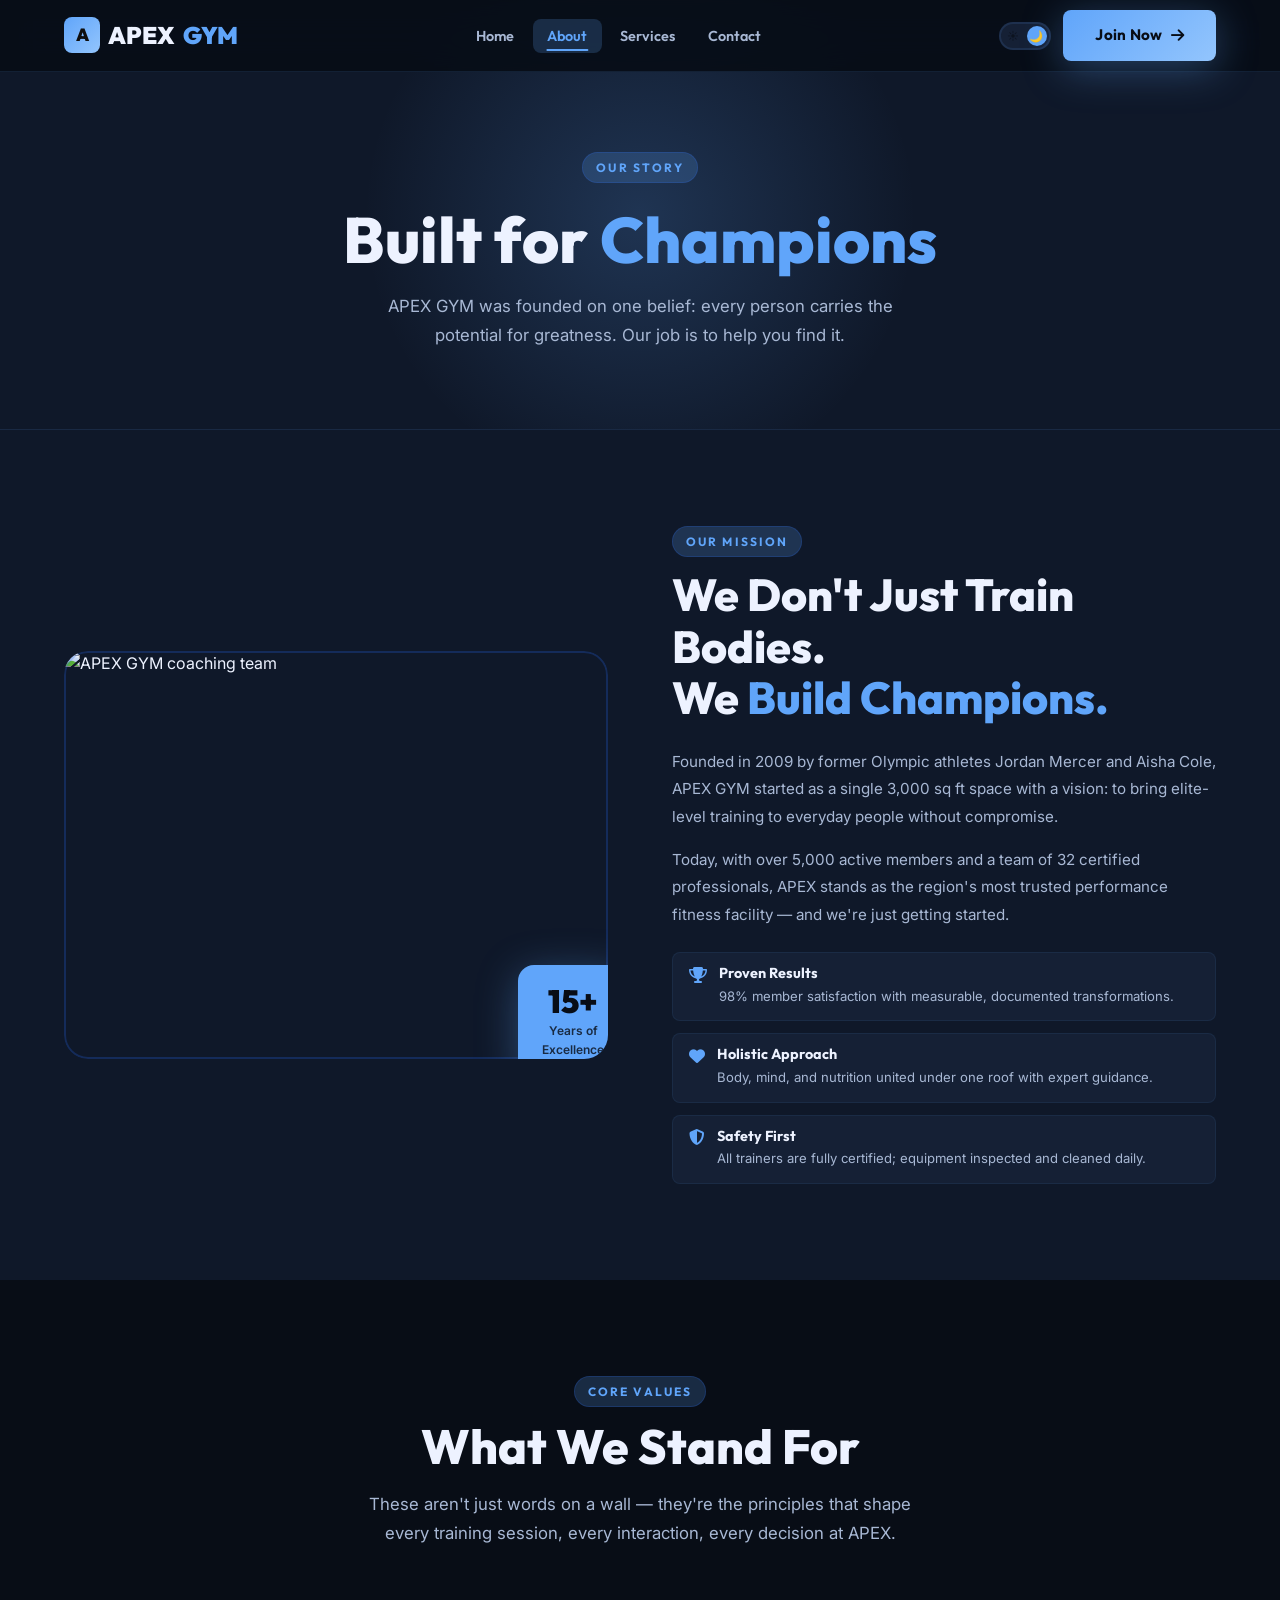
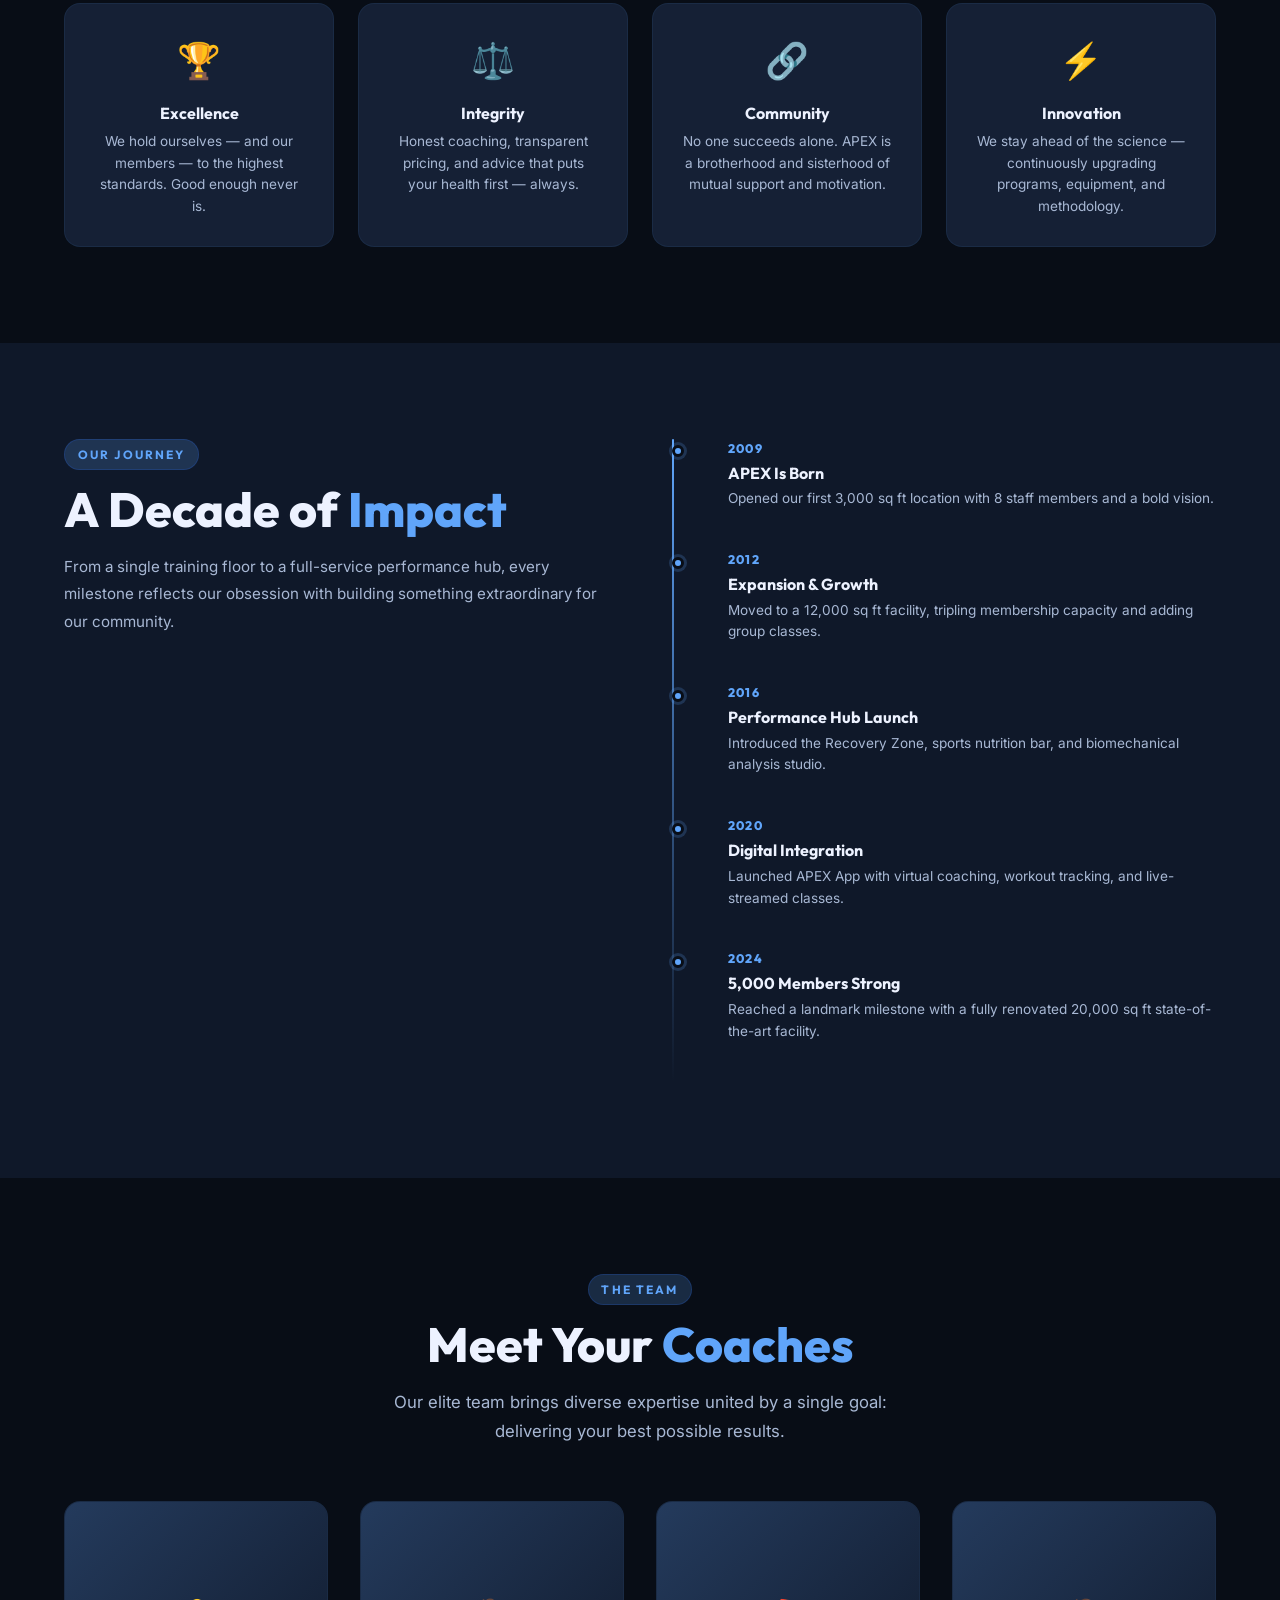
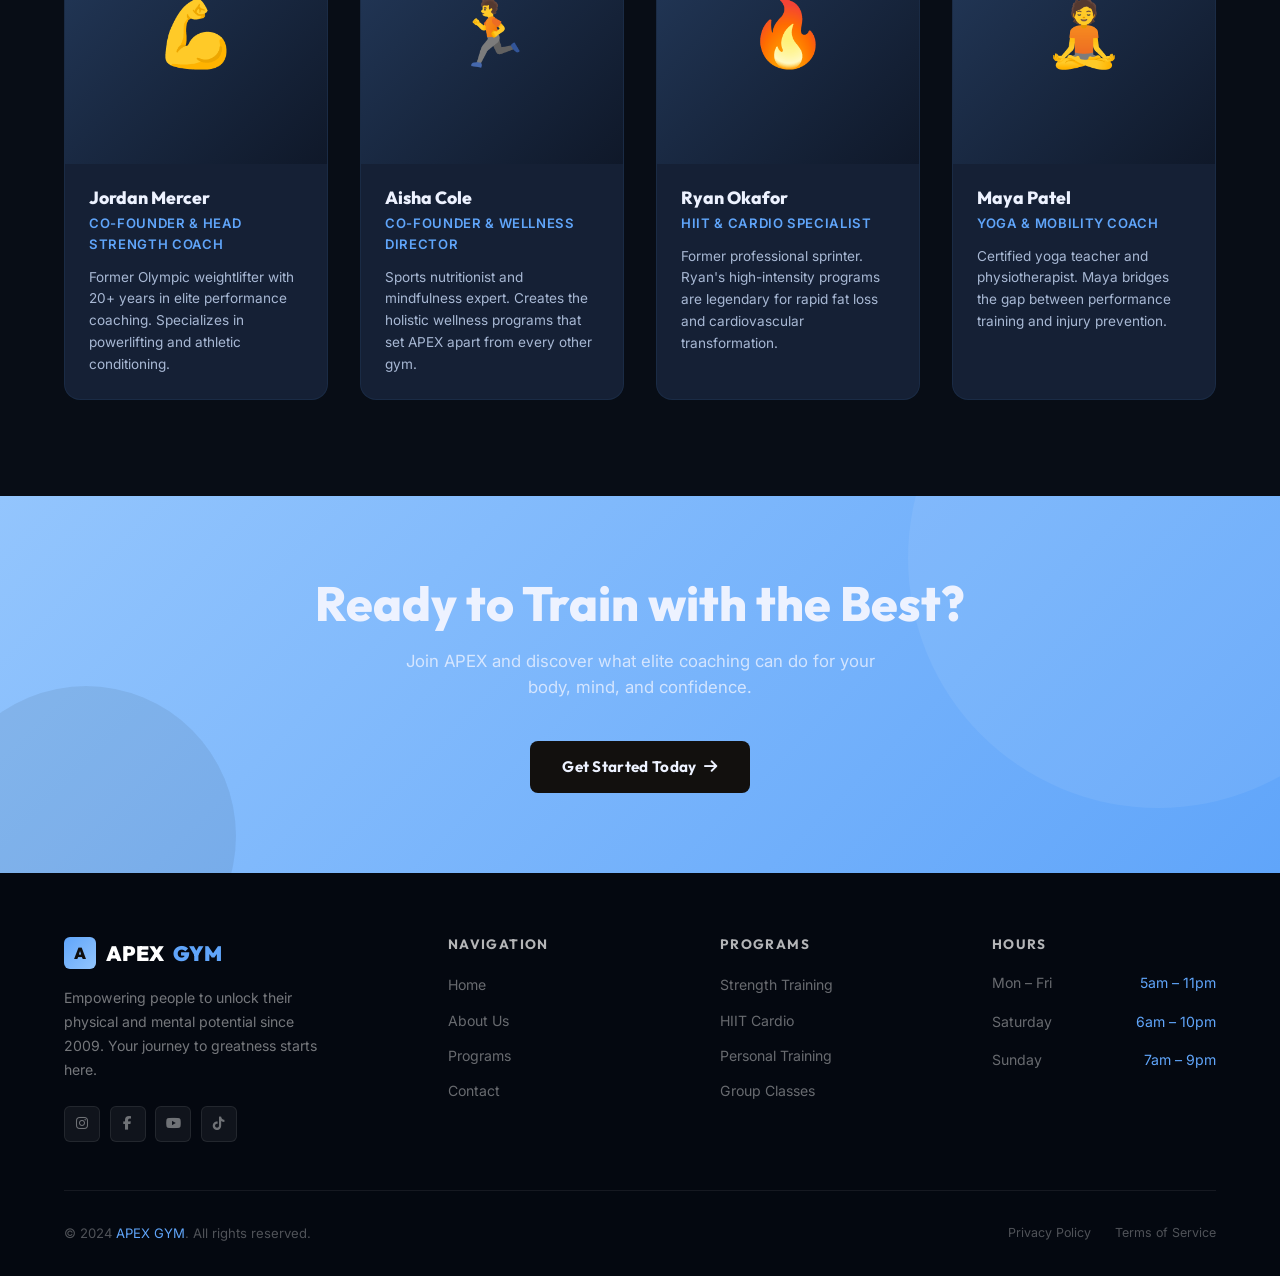
==== about.html @ f4f2288e "Add files via upload" ====
<!DOCTYPE html>
<html lang="en" data-theme="dark">
<head>
  <meta charset="UTF-8" />
  <meta name="viewport" content="width=device-width, initial-scale=1.0" />
  <title>About Us — APEX GYM</title>
  <meta name="description" content="Learn about APEX GYM's mission, history, and the elite team of coaches and trainers dedicated to your fitness transformation." />
  <link rel="canonical" href="about.html" />
  <link rel="stylesheet" href="style.css" />
  <link rel="stylesheet" href="https://cdnjs.cloudflare.com/ajax/libs/font-awesome/6.5.0/css/all.min.css" crossorigin="anonymous" />

  <style>
    /* ── About-page specific styles ── */
    .mission-section { background: var(--bg-secondary); }

    .mission-grid {
      display: grid;
      grid-template-columns: 1fr 1fr;
      gap: 4rem;
      align-items: center;
    }

    .mission-text h2 {
      font-size: clamp(1.8rem, 3.5vw, 2.8rem);
      margin-bottom: 1.5rem;
    }

    .mission-text p {
      color: var(--text-secondary);
      line-height: 1.8;
      margin-bottom: 1rem;
      font-size: 0.95rem;
    }

    .mission-highlights {
      display: flex;
      flex-direction: column;
      gap: 0.75rem;
      margin-top: 1.5rem;
    }

    .mission-highlight-item {
      display: flex;
      align-items: flex-start;
      gap: 0.75rem;
      padding: 0.75rem 1rem;
      background: var(--bg-card);
      border: 1px solid var(--border-card);
      border-radius: var(--radius-sm);
      transition: border-color var(--transition-fast);
    }

    .mission-highlight-item:hover {
      border-color: rgba(245,158,11,0.3);
    }

    .mission-highlight-icon {
      color: var(--accent);
      font-size: 1rem;
      margin-top: 0.1rem;
      flex-shrink: 0;
    }

    .mission-highlight-item h4 {
      font-size: 0.9rem;
      font-weight: 700;
      margin-bottom: 0.2rem;
    }

    .mission-highlight-item p {
      font-size: 0.82rem;
      margin-bottom: 0;
    }

    /* Timeline */
    .timeline {
      position: relative;
      padding-left: 2rem;
    }

    .timeline::before {
      content: '';
      position: absolute;
      left: 0;
      top: 0;
      bottom: 0;
      width: 2px;
      background: linear-gradient(to bottom, var(--accent), transparent);
      border-radius: 2px;
    }

    .timeline-item {
      position: relative;
      margin-bottom: 2.5rem;
      padding-left: 1.5rem;
    }

    .timeline-item::before {
      content: '';
      position: absolute;
      left: -2rem;
      top: 0.4rem;
      width: 12px;
      height: 12px;
      border-radius: 50%;
      background: var(--accent);
      border: 3px solid var(--bg-primary);
      box-shadow: 0 0 0 3px var(--accent-glow);
    }

    .timeline-year {
      font-family: var(--font-heading);
      font-size: 0.78rem;
      font-weight: 800;
      color: var(--accent);
      text-transform: uppercase;
      letter-spacing: 0.1em;
      margin-bottom: 0.3rem;
    }

    .timeline-item h3 {
      font-size: 1rem;
      font-weight: 700;
      margin-bottom: 0.4rem;
    }

    .timeline-item p {
      font-size: 0.85rem;
      color: var(--text-secondary);
      line-height: 1.6;
    }

    @media (max-width: 768px) {
      .mission-grid { grid-template-columns: 1fr; gap: 2rem; }
    }
  </style>
</head>
<body>

  <!-- ══════════════════════════════════
       NAVIGATION
  ══════════════════════════════════ -->
  <nav class="navbar" role="navigation" aria-label="Main navigation">
    <div class="nav-container">
      <a href="index.html" class="nav-logo" aria-label="APEX GYM Home">
        <div class="nav-logo-icon" aria-hidden="true">A</div>
        APEX<span>GYM</span>
      </a>

      <ul class="nav-links" role="list">
        <li><a href="index.html">Home</a></li>
        <li><a href="about.html">About</a></li>
        <li><a href="services.html">Services</a></li>
        <li><a href="contact.html">Contact</a></li>
      </ul>

      <div class="nav-controls">
        <button class="theme-toggle" data-theme-toggle aria-label="Toggle dark/light mode" id="theme-toggle-btn">
          <span class="theme-toggle-icon icon-sun" aria-hidden="true">☀️</span>
          <span class="theme-toggle-thumb" aria-hidden="true"></span>
          <span class="theme-toggle-icon icon-moon" aria-hidden="true">🌙</span>
        </button>
        <a href="contact.html" class="btn btn-primary nav-cta" id="nav-join-btn">
          Join Now <i class="fa fa-arrow-right" aria-hidden="true"></i>
        </a>
        <button class="nav-hamburger" aria-label="Toggle mobile menu" aria-expanded="false" aria-controls="mobile-menu" id="hamburger-btn">
          <span class="hamburger-line"></span>
          <span class="hamburger-line"></span>
          <span class="hamburger-line"></span>
        </button>
      </div>
    </div>
  </nav>

  <div class="mobile-menu" id="mobile-menu" role="dialog" aria-label="Mobile navigation">
    <ul class="mobile-menu-links" role="list">
      <li><a href="index.html">Home</a></li>
      <li><a href="about.html">About</a></li>
      <li><a href="services.html">Services</a></li>
      <li><a href="contact.html">Contact</a></li>
    </ul>
    <a href="contact.html" class="btn btn-primary" style="width:100%;justify-content:center;" id="mobile-join-btn">
      Join Now <i class="fa fa-arrow-right" aria-hidden="true"></i>
    </a>
  </div>

  <main>

    <!-- ══════════════════════════════════
         PAGE HERO
    ══════════════════════════════════ -->
    <section class="page-hero" aria-labelledby="about-hero-heading">
      <div class="container" style="position:relative;z-index:1;">
        <span class="section-label fade-in">Our Story</span>
        <h1 class="section-title fade-in" id="about-hero-heading" style="margin-top:0.5rem;font-size:clamp(2.5rem,5vw,4rem);">
          Built for <span class="text-accent">Champions</span>
        </h1>
        <p class="section-subtitle fade-in" style="margin-inline:auto;text-align:center;">
          APEX GYM was founded on one belief: every person carries the potential
          for greatness. Our job is to help you find it.
        </p>
      </div>
    </section>

    <!-- ══════════════════════════════════
         MISSION + IMAGE
    ══════════════════════════════════ -->
    <section class="section mission-section" aria-labelledby="mission-heading">
      <div class="container">
        <div class="mission-grid">
          <!-- Image Side -->
          <div class="about-hero-img slide-left">
            <img src="images/about_team.png" alt="APEX GYM coaching team" loading="lazy" />
            <div class="about-badge-floating" aria-label="15 Years of Excellence">
              <div class="about-badge-number">15+</div>
              <div class="about-badge-text">Years of<br/>Excellence</div>
            </div>
          </div>

          <!-- Text Side -->
          <div class="mission-text slide-right">
            <span class="section-label">Our Mission</span>
            <h2 id="mission-heading">We Don't Just Train Bodies.<br/>We <span class="text-accent">Build Champions.</span></h2>
            <p>
              Founded in 2009 by former Olympic athletes Jordan Mercer and Aisha
              Cole, APEX GYM started as a single 3,000 sq ft space with a vision:
              to bring elite-level training to everyday people without compromise.
            </p>
            <p>
              Today, with over 5,000 active members and a team of 32 certified
              professionals, APEX stands as the region's most trusted performance
              fitness facility — and we're just getting started.
            </p>

            <div class="mission-highlights">
              <div class="mission-highlight-item">
                <i class="fa fa-trophy mission-highlight-icon" aria-hidden="true"></i>
                <div>
                  <h4>Proven Results</h4>
                  <p>98% member satisfaction with measurable, documented transformations.</p>
                </div>
              </div>
              <div class="mission-highlight-item">
                <i class="fa fa-heart mission-highlight-icon" aria-hidden="true"></i>
                <div>
                  <h4>Holistic Approach</h4>
                  <p>Body, mind, and nutrition united under one roof with expert guidance.</p>
                </div>
              </div>
              <div class="mission-highlight-item">
                <i class="fa fa-shield-halved mission-highlight-icon" aria-hidden="true"></i>
                <div>
                  <h4>Safety First</h4>
                  <p>All trainers are fully certified; equipment inspected and cleaned daily.</p>
                </div>
              </div>
            </div>
          </div>
        </div>
      </div>
    </section>

    <!-- ══════════════════════════════════
         CORE VALUES
    ══════════════════════════════════ -->
    <section class="section" aria-labelledby="values-heading">
      <div class="container">
        <div class="section-header fade-in">
          <span class="section-label">Core Values</span>
          <h2 class="section-title" id="values-heading">What We Stand For</h2>
          <p class="section-subtitle">
            These aren't just words on a wall — they're the principles that shape
            every training session, every interaction, every decision at APEX.
          </p>
        </div>

        <div class="about-values-grid stagger-children">
          <article class="value-card fade-in" id="value-excellence">
            <div class="value-icon" aria-hidden="true">🏆</div>
            <h3>Excellence</h3>
            <p>We hold ourselves — and our members — to the highest standards. Good enough never is.</p>
          </article>

          <article class="value-card fade-in" id="value-integrity">
            <div class="value-icon" aria-hidden="true">⚖️</div>
            <h3>Integrity</h3>
            <p>Honest coaching, transparent pricing, and advice that puts your health first — always.</p>
          </article>

          <article class="value-card fade-in" id="value-community">
            <div class="value-icon" aria-hidden="true">🔗</div>
            <h3>Community</h3>
            <p>No one succeeds alone. APEX is a brotherhood and sisterhood of mutual support and motivation.</p>
          </article>

          <article class="value-card fade-in" id="value-innovation">
            <div class="value-icon" aria-hidden="true">⚡</div>
            <h3>Innovation</h3>
            <p>We stay ahead of the science — continuously upgrading programs, equipment, and methodology.</p>
          </article>
        </div>
      </div>
    </section>

    <!-- ══════════════════════════════════
         TIMELINE / HISTORY
    ══════════════════════════════════ -->
    <section class="section" style="background: var(--bg-secondary);" aria-labelledby="history-heading">
      <div class="container">
        <div style="display:grid;grid-template-columns:1fr 1fr;gap:4rem;align-items:start;" class="history-grid-wrap">
          <div class="slide-left">
            <span class="section-label">Our Journey</span>
            <h2 class="section-title" id="history-heading">
              A Decade of <span class="text-accent">Impact</span>
            </h2>
            <p style="color:var(--text-secondary);line-height:1.8;font-size:0.95rem;margin-top:1rem;">
              From a single training floor to a full-service performance hub,
              every milestone reflects our obsession with building something
              extraordinary for our community.
            </p>
          </div>

          <div class="timeline slide-right">
            <div class="timeline-item fade-in">
              <div class="timeline-year">2009</div>
              <h3>APEX Is Born</h3>
              <p>Opened our first 3,000 sq ft location with 8 staff members and a bold vision.</p>
            </div>
            <div class="timeline-item fade-in">
              <div class="timeline-year">2012</div>
              <h3>Expansion &amp; Growth</h3>
              <p>Moved to a 12,000 sq ft facility, tripling membership capacity and adding group classes.</p>
            </div>
            <div class="timeline-item fade-in">
              <div class="timeline-year">2016</div>
              <h3>Performance Hub Launch</h3>
              <p>Introduced the Recovery Zone, sports nutrition bar, and biomechanical analysis studio.</p>
            </div>
            <div class="timeline-item fade-in">
              <div class="timeline-year">2020</div>
              <h3>Digital Integration</h3>
              <p>Launched APEX App with virtual coaching, workout tracking, and live-streamed classes.</p>
            </div>
            <div class="timeline-item fade-in">
              <div class="timeline-year">2024</div>
              <h3>5,000 Members Strong</h3>
              <p>Reached a landmark milestone with a fully renovated 20,000 sq ft state-of-the-art facility.</p>
            </div>
          </div>
        </div>
      </div>
    </section>

    <!-- ══════════════════════════════════
         TEAM
    ══════════════════════════════════ -->
    <section class="section" aria-labelledby="team-heading">
      <div class="container">
        <div class="section-header fade-in">
          <span class="section-label">The Team</span>
          <h2 class="section-title" id="team-heading">
            Meet Your <span class="text-accent">Coaches</span>
          </h2>
          <p class="section-subtitle">
            Our elite team brings diverse expertise united by a single goal:
            delivering your best possible results.
          </p>
        </div>

        <div class="team-grid stagger-children">
          <article class="team-card slide-up" id="team-jordan">
            <div class="team-card-img" aria-hidden="true">💪</div>
            <div class="team-card-body">
              <h3 class="team-card-name">Jordan Mercer</h3>
              <div class="team-card-role">Co-Founder &amp; Head Strength Coach</div>
              <p class="team-card-bio">Former Olympic weightlifter with 20+ years in elite performance coaching. Specializes in powerlifting and athletic conditioning.</p>
            </div>
          </article>

          <article class="team-card slide-up" id="team-aisha">
            <div class="team-card-img" aria-hidden="true">🏃</div>
            <div class="team-card-body">
              <h3 class="team-card-name">Aisha Cole</h3>
              <div class="team-card-role">Co-Founder &amp; Wellness Director</div>
              <p class="team-card-bio">Sports nutritionist and mindfulness expert. Creates the holistic wellness programs that set APEX apart from every other gym.</p>
            </div>
          </article>

          <article class="team-card slide-up" id="team-ryan">
            <div class="team-card-img" aria-hidden="true">🔥</div>
            <div class="team-card-body">
              <h3 class="team-card-name">Ryan Okafor</h3>
              <div class="team-card-role">HIIT &amp; Cardio Specialist</div>
              <p class="team-card-bio">Former professional sprinter. Ryan's high-intensity programs are legendary for rapid fat loss and cardiovascular transformation.</p>
            </div>
          </article>

          <article class="team-card slide-up" id="team-maya">
            <div class="team-card-img" aria-hidden="true">🧘</div>
            <div class="team-card-body">
              <h3 class="team-card-name">Maya Patel</h3>
              <div class="team-card-role">Yoga &amp; Mobility Coach</div>
              <p class="team-card-bio">Certified yoga teacher and physiotherapist. Maya bridges the gap between performance training and injury prevention.</p>
            </div>
          </article>
        </div>
      </div>
    </section>

    <!-- CTA -->
    <section class="cta-section" aria-labelledby="about-cta-heading">
      <div class="container">
        <div class="cta-inner fade-in">
          <h2 id="about-cta-heading">Ready to Train with the Best?</h2>
          <p>Join APEX and discover what elite coaching can do for your body, mind, and confidence.</p>
          <a href="contact.html" class="btn btn-dark" id="about-cta-btn">
            Get Started Today <i class="fa fa-arrow-right" aria-hidden="true"></i>
          </a>
        </div>
      </div>
    </section>

  </main>

  <!-- FOOTER -->
  <footer class="footer" role="contentinfo">
    <div class="container">
      <div class="footer-grid">
        <div class="footer-brand">
          <div class="footer-logo">
            <div class="footer-logo-icon" aria-hidden="true">A</div>
            APEX<span>GYM</span>
          </div>
          <p>Empowering people to unlock their physical and mental potential since 2009. Your journey to greatness starts here.</p>
          <div class="footer-social" aria-label="Social media links">
            <a href="#" aria-label="Instagram" id="footer-instagram"><i class="fab fa-instagram"></i></a>
            <a href="#" aria-label="Facebook" id="footer-facebook"><i class="fab fa-facebook-f"></i></a>
            <a href="#" aria-label="YouTube" id="footer-youtube"><i class="fab fa-youtube"></i></a>
            <a href="#" aria-label="TikTok" id="footer-tiktok"><i class="fab fa-tiktok"></i></a>
          </div>
        </div>
        <div>
          <h3 class="footer-col-title">Navigation</h3>
          <ul class="footer-links" role="list">
            <li><a href="index.html">Home</a></li>
            <li><a href="about.html">About Us</a></li>
            <li><a href="services.html">Programs</a></li>
            <li><a href="contact.html">Contact</a></li>
          </ul>
        </div>
        <div>
          <h3 class="footer-col-title">Programs</h3>
          <ul class="footer-links" role="list">
            <li><a href="services.html">Strength Training</a></li>
            <li><a href="services.html">HIIT Cardio</a></li>
            <li><a href="services.html">Personal Training</a></li>
            <li><a href="services.html">Group Classes</a></li>
          </ul>
        </div>
        <div>
          <h3 class="footer-col-title">Hours</h3>
          <ul class="footer-links" role="list" style="color:rgba(255,255,255,0.4);font-size:0.88rem;">
            <li style="display:flex;justify-content:space-between;"><span>Mon – Fri</span><span style="color:var(--accent)">5am – 11pm</span></li>
            <li style="display:flex;justify-content:space-between;margin-top:0.4rem;"><span>Saturday</span><span style="color:var(--accent)">6am – 10pm</span></li>
            <li style="display:flex;justify-content:space-between;margin-top:0.4rem;"><span>Sunday</span><span style="color:var(--accent)">7am – 9pm</span></li>
          </ul>
        </div>
      </div>
      <hr class="footer-divider" />
      <div class="footer-bottom">
        <p class="footer-copy">&copy; 2024 <span>APEX GYM</span>. All rights reserved.</p>
        <div style="display:flex;gap:1.5rem;">
          <a href="#" style="font-size:0.78rem;color:rgba(255,255,255,0.3);">Privacy Policy</a>
          <a href="#" style="font-size:0.78rem;color:rgba(255,255,255,0.3);">Terms of Service</a>
        </div>
      </div>
    </div>
  </footer>

  <style>
    @media (max-width: 768px) {
      .history-grid-wrap { grid-template-columns: 1fr !important; }
    }
  </style>

  <script src="script.js"></script>
</body>
</html>
---- style.css ----
/* ============================================================
   APEX GYM — Main Stylesheet
   Features: CSS Variables theming, animations, responsive design
   ============================================================ */

/* ── Google Fonts Import ── */
@import url('https://fonts.googleapis.com/css2?family=Outfit:wght@300;400;500;600;700;800;900&family=Inter:wght@300;400;500;600&display=swap');

/* ============================================================
   CSS CUSTOM PROPERTIES — DAY (LIGHT) THEME
   Base colours: Steel Blue #2563EB · Warm Brown #7C4A1E
   ============================================================ */
:root {
  /* Core Palette */
  --blue:            #2563EB;         /* Primary steel blue */
  --brown:           #7C4A1E;         /* Warm brown */
  --accent:          #2563EB;         /* Blue — primary action */
  --accent-dark:     #1D4ED8;         /* Deeper blue */
  --accent-glow:     rgba(37, 99, 235, 0.16);
  --accent2:         #92400E;         /* Amber-brown — secondary energy */

  /* Background layers */
  --bg-primary:      #F5F0EB;         /* Warm linen */
  --bg-secondary:    #EDE8E2;         /* Slightly darker linen */
  --bg-card:         #FDFAF6;         /* Off-white card */
  --bg-card-hover:   #EBF2FF;         /* Blue-tinted hover */
  --bg-nav:          rgba(245, 240, 235, 0.92);
  --bg-footer:       #12100E;         /* Deep espresso brown */
  --bg-overlay:      rgba(245, 240, 235, 0.80);

  /* Text */
  --text-primary:    #1C1208;         /* Deep espresso */
  --text-secondary:  #4A3728;         /* Warm mid-brown */
  --text-muted:      #8A7060;         /* Light brown-grey */
  --text-on-accent:  #ffffff;
  --text-footer:     #C8B8A8;

  /* Borders & Dividers */
  --border:          rgba(124, 74, 30, 0.15);
  --border-card:     rgba(37, 99, 235, 0.10);

  /* Shadows */
  --shadow-sm:       0 2px 8px rgba(37, 99, 235, 0.07);
  --shadow-md:       0 8px 32px rgba(37, 99, 235, 0.10);
  --shadow-lg:       0 20px 60px rgba(37, 99, 235, 0.13);
  --shadow-accent:   0 8px 32px rgba(37, 99, 235, 0.30);

  /* Nav height */
  --nav-height:      72px;

  /* Transitions */
  --transition-fast: 0.18s ease;
  --transition-med:  0.35s cubic-bezier(0.4, 0, 0.2, 1);
  --transition-slow: 0.6s cubic-bezier(0.4, 0, 0.2, 1);

  /* Radius */
  --radius-sm:       8px;
  --radius-md:       16px;
  --radius-lg:       24px;
  --radius-xl:       36px;

  /* Typography */
  --font-heading:    'Outfit', sans-serif;
  --font-body:       'Inter', sans-serif;
}

/* ============================================================
   CSS CUSTOM PROPERTIES — NIGHT (DARK) THEME
   Dark mode: deep navy backgrounds, bright blue & tan accents
   ============================================================ */
[data-theme="dark"] {
  --blue:            #60A5FA;         /* Bright blue for dark bg */
  --brown:           #D4905A;         /* Warm tan */
  --accent:          #60A5FA;         /* Bright sky-blue */
  --accent-dark:     #93C5FD;
  --accent-glow:     rgba(96, 165, 250, 0.20);
  --accent2:         #D97706;         /* Warm amber */

  --bg-primary:      #080D16;         /* Deep navy-black */
  --bg-secondary:    #0F1829;         /* Rich dark navy */
  --bg-card:         #152035;         /* Navy card */
  --bg-card-hover:   #1C2D47;
  --bg-nav:          rgba(8, 13, 22, 0.93);
  --bg-footer:       #040810;
  --bg-overlay:      rgba(8, 13, 22, 0.82);

  --text-primary:    #EDF2FF;         /* Cool near-white */
  --text-secondary:  #A8B8D4;         /* Muted blue-grey */
  --text-muted:      #5A6E8A;
  --text-on-accent:  #080D16;
  --text-footer:     #6A7E9A;

  --border:          rgba(96, 165, 250, 0.12);
  --border-card:     rgba(96, 165, 250, 0.08);

  --shadow-sm:       0 2px 8px rgba(0,0,0,0.5);
  --shadow-md:       0 8px 32px rgba(0,0,0,0.6);
  --shadow-lg:       0 20px 60px rgba(0,0,0,0.7);
  --shadow-accent:   0 8px 40px rgba(96, 165, 250, 0.35);
}

/* ============================================================
   RESET & BASE
   ============================================================ */
*, *::before, *::after {
  box-sizing: border-box;
  margin: 0;
  padding: 0;
}

html {
  scroll-behavior: smooth;
  font-size: 16px;
}

body {
  font-family: var(--font-body);
  background-color: var(--bg-primary);
  color: var(--text-primary);
  line-height: 1.6;
  transition: background-color var(--transition-med), color var(--transition-med);
  overflow-x: hidden;
  min-height: 100vh;
}

/* Page fade-in transition */
body.page-loaded {
  animation: pageFadeIn 0.5s ease forwards;
}

@keyframes pageFadeIn {
  from { opacity: 0; transform: translateY(12px); }
  to   { opacity: 1; transform: translateY(0); }
}

/* page-transition overlay */
.page-transition {
  position: fixed;
  inset: 0;
  background: var(--bg-primary);
  z-index: 9999;
  pointer-events: none;
  opacity: 0;
  transition: opacity 0.3s ease;
}
.page-transition.active { opacity: 1; }

img { display: block; max-width: 100%; }
a  { text-decoration: none; color: inherit; }
ul { list-style: none; }
button { cursor: pointer; border: none; background: none; font-family: inherit; }

/* ============================================================
   TYPOGRAPHY
   ============================================================ */
h1, h2, h3, h4, h5 {
  font-family: var(--font-heading);
  font-weight: 800;
  line-height: 1.15;
  color: var(--text-primary);
}

.section-label {
  display: inline-block;
  font-family: var(--font-heading);
  font-size: 0.75rem;
  font-weight: 700;
  letter-spacing: 0.18em;
  text-transform: uppercase;
  color: var(--accent);
  margin-bottom: 0.75rem;
  padding: 0.3rem 0.8rem;
  background: var(--accent-glow);
  border-radius: 20px;
  border: 1px solid rgba(37, 99, 235, 0.22);
}

.section-title {
  font-size: clamp(2rem, 4vw, 3rem);
  color: var(--text-primary);
  margin-bottom: 1rem;
}

.section-subtitle {
  font-size: 1.05rem;
  color: var(--text-secondary);
  max-width: 560px;
  line-height: 1.7;
}

/* ============================================================
   LAYOUT UTILITIES
   ============================================================ */
.container {
  max-width: 1200px;
  margin-inline: auto;
  padding-inline: 1.5rem;
}

.section {
  padding: 6rem 0;
}

.section-header {
  margin-bottom: 3.5rem;
  text-align: center;
  display: flex;
  flex-direction: column;
  align-items: center;
}

.section-header .section-subtitle {
  text-align: center;
}

/* ============================================================
   SCROLL ANIMATIONS — fade-in / slide-up
   ============================================================ */
.fade-in {
  opacity: 0;
  transform: translateY(30px);
  transition: opacity 0.7s ease, transform 0.7s ease;
}

.slide-up {
  opacity: 0;
  transform: translateY(50px);
  transition: opacity 0.65s ease, transform 0.65s ease;
}

.slide-left {
  opacity: 0;
  transform: translateX(-40px);
  transition: opacity 0.7s ease, transform 0.7s ease;
}

.slide-right {
  opacity: 0;
  transform: translateX(40px);
  transition: opacity 0.7s ease, transform 0.7s ease;
}

.fade-in.visible,
.slide-up.visible,
.slide-left.visible,
.slide-right.visible {
  opacity: 1;
  transform: translate(0);
}

/* Staggered children delay */
.stagger-children > *:nth-child(1) { transition-delay: 0.05s; }
.stagger-children > *:nth-child(2) { transition-delay: 0.15s; }
.stagger-children > *:nth-child(3) { transition-delay: 0.25s; }
.stagger-children > *:nth-child(4) { transition-delay: 0.35s; }
.stagger-children > *:nth-child(5) { transition-delay: 0.45s; }
.stagger-children > *:nth-child(6) { transition-delay: 0.55s; }

/* ============================================================
   BUTTONS
   ============================================================ */
.btn {
  display: inline-flex;
  align-items: center;
  gap: 0.5rem;
  padding: 0.85rem 2rem;
  border-radius: var(--radius-sm);
  font-family: var(--font-heading);
  font-weight: 700;
  font-size: 0.95rem;
  letter-spacing: 0.02em;
  transition: all var(--transition-med);
  position: relative;
  overflow: hidden;
}

.btn::before {
  content: '';
  position: absolute;
  inset: 0;
  background: rgba(255,255,255,0.12);
  opacity: 0;
  transition: opacity var(--transition-fast);
}
.btn:hover::before { opacity: 1; }

.btn-primary {
  background: linear-gradient(135deg, var(--accent), var(--accent-dark));
  color: var(--text-on-accent);
  box-shadow: var(--shadow-accent);
}
.btn-primary:hover {
  transform: translateY(-2px) scale(1.02);
  box-shadow: 0 12px 40px rgba(37, 99, 235, 0.45);
}
.btn-primary:active { transform: translateY(0) scale(0.99); }

.btn-secondary {
  background: transparent;
  color: var(--text-primary);
  border: 2px solid var(--border);
}
.btn-secondary:hover {
  border-color: var(--accent);
  color: var(--accent);
  transform: translateY(-2px);
}

.btn-outline {
  background: transparent;
  color: var(--accent);
  border: 2px solid var(--accent);
}
.btn-outline:hover {
  background: var(--accent);
  color: var(--text-on-accent);
  transform: translateY(-2px);
  box-shadow: var(--shadow-accent);
}

/* ============================================================
   NAVIGATION
   ============================================================ */
.navbar {
  position: fixed;
  top: 0;
  left: 0;
  right: 0;
  height: var(--nav-height);
  z-index: 1000;
  background: var(--bg-nav);
  backdrop-filter: blur(16px) saturate(180%);
  -webkit-backdrop-filter: blur(16px) saturate(180%);
  border-bottom: 1px solid var(--border);
  transition: background var(--transition-med), box-shadow var(--transition-med);
}

.navbar.scrolled {
  box-shadow: var(--shadow-md);
}

.nav-container {
  display: flex;
  align-items: center;
  justify-content: space-between;
  height: 100%;
  max-width: 1200px;
  margin-inline: auto;
  padding-inline: 1.5rem;
}

/* Logo */
.nav-logo {
  display: flex;
  align-items: center;
  gap: 0.5rem;
  font-family: var(--font-heading);
  font-weight: 900;
  font-size: 1.5rem;
  color: var(--text-primary);
  transition: color var(--transition-fast);
  text-decoration: none;
}

.nav-logo span {
  color: var(--accent);
}

.nav-logo-icon {
  width: 36px;
  height: 36px;
  background: linear-gradient(135deg, var(--accent), var(--accent-dark));
  border-radius: 8px;
  display: flex;
  align-items: center;
  justify-content: center;
  color: #0f0e0d;
  font-size: 1.1rem;
  font-weight: 900;
  flex-shrink: 0;
}

/* Nav Links */
.nav-links {
  display: flex;
  align-items: center;
  gap: 0.25rem;
}

.nav-links a {
  font-family: var(--font-heading);
  font-size: 0.9rem;
  font-weight: 600;
  color: var(--text-secondary);
  padding: 0.5rem 0.9rem;
  border-radius: var(--radius-sm);
  transition: color var(--transition-fast), background var(--transition-fast);
  position: relative;
}

.nav-links a::after {
  content: '';
  position: absolute;
  bottom: 2px;
  left: 50%;
  transform: translateX(-50%) scaleX(0);
  width: 60%;
  height: 2px;
  background: var(--accent);
  border-radius: 2px;
  transition: transform var(--transition-med);
}

.nav-links a:hover,
.nav-links a.active {
  color: var(--accent);
  background: var(--accent-glow);
}

.nav-links a:hover::after,
.nav-links a.active::after {
  transform: translateX(-50%) scaleX(1);
}

/* Nav Controls (theme toggle + CTA) */
.nav-controls {
  display: flex;
  align-items: center;
  gap: 0.75rem;
}

/* Theme Toggle Button */
.theme-toggle {
  width: 52px;
  height: 28px;
  background: var(--bg-card);
  border: 2px solid var(--border);
  border-radius: 14px;
  position: relative;
  transition: background var(--transition-med), border-color var(--transition-med);
  cursor: pointer;
  flex-shrink: 0;
}

.theme-toggle:hover {
  border-color: var(--accent);
}

.theme-toggle-thumb {
  position: absolute;
  top: 2px;
  left: 2px;
  width: 20px;
  height: 20px;
  border-radius: 50%;
  background: var(--accent);
  transition: transform var(--transition-med);
  display: flex;
  align-items: center;
  justify-content: center;
  font-size: 0.65rem;
}

[data-theme="dark"] .theme-toggle-thumb {
  transform: translateX(24px);
}

.theme-toggle-icon {
  position: absolute;
  top: 50%;
  transform: translateY(-50%);
  font-size: 0.7rem;
  transition: opacity var(--transition-fast);
  pointer-events: none;
}

.icon-sun { left: 6px; opacity: 1; }
.icon-moon { right: 6px; opacity: 1; }

[data-theme="dark"] .icon-sun { opacity: 0.4; }
[data-theme="dark"] .icon-moon { opacity: 1; }

/* Hamburger */
.nav-hamburger {
  display: none;
  flex-direction: column;
  justify-content: center;
  align-items: center;
  gap: 5px;
  width: 40px;
  height: 40px;
  border-radius: var(--radius-sm);
  transition: background var(--transition-fast);
  cursor: pointer;
}
.nav-hamburger:hover { background: var(--accent-glow); }

.hamburger-line {
  width: 22px;
  height: 2px;
  background: var(--text-primary);
  border-radius: 2px;
  transition: transform var(--transition-med), opacity var(--transition-med);
  transform-origin: center;
}

.nav-hamburger.open .hamburger-line:nth-child(1) {
  transform: translateY(7px) rotate(45deg);
}
.nav-hamburger.open .hamburger-line:nth-child(2) {
  opacity: 0;
  transform: scaleX(0);
}
.nav-hamburger.open .hamburger-line:nth-child(3) {
  transform: translateY(-7px) rotate(-45deg);
}

/* Mobile menu */
.mobile-menu {
  position: fixed;
  top: var(--nav-height);
  left: 0;
  right: 0;
  background: var(--bg-nav);
  backdrop-filter: blur(20px);
  -webkit-backdrop-filter: blur(20px);
  border-bottom: 1px solid var(--border);
  padding: 1rem 1.5rem 1.5rem;
  transform: translateY(-10px);
  opacity: 0;
  pointer-events: none;
  transition: opacity var(--transition-med), transform var(--transition-med);
  z-index: 999;
}

.mobile-menu.open {
  transform: translateY(0);
  opacity: 1;
  pointer-events: all;
}

.mobile-menu-links {
  display: flex;
  flex-direction: column;
  gap: 0.25rem;
  margin-bottom: 1rem;
}

.mobile-menu-links a {
  font-family: var(--font-heading);
  font-weight: 600;
  font-size: 1rem;
  color: var(--text-secondary);
  padding: 0.75rem 1rem;
  border-radius: var(--radius-sm);
  transition: color var(--transition-fast), background var(--transition-fast);
}

.mobile-menu-links a:hover,
.mobile-menu-links a.active {
  color: var(--accent);
  background: var(--accent-glow);
}

/* ============================================================
   HERO SECTION
   ============================================================ */
.hero {
  min-height: 100vh;
  display: flex;
  align-items: center;
  position: relative;
  overflow: hidden;
  padding-top: var(--nav-height);
}

.hero-bg {
  position: absolute;
  inset: 0;
  z-index: 0;
}

.hero-bg img {
  width: 100%;
  height: 100%;
  object-fit: cover;
  object-position: center;
}

.hero-bg::after {
  content: '';
  position: absolute;
  inset: 0;
  background: linear-gradient(
    135deg,
    rgba(8,13,22,0.88) 0%,
    rgba(8,13,22,0.62) 50%,
    rgba(37,99,235,0.12) 100%
  );
}

[data-theme="light"] .hero-bg::after {
  background: linear-gradient(
    135deg,
    rgba(28,18,8,0.82) 0%,
    rgba(28,18,8,0.58) 60%,
    rgba(37,99,235,0.10) 100%
  );
}

.hero-content {
  position: relative;
  z-index: 1;
  max-width: 700px;
}

.hero-badge {
  display: inline-flex;
  align-items: center;
  gap: 0.5rem;
  padding: 0.4rem 1rem;
  background: rgba(37, 99, 235, 0.15);
  border: 1px solid rgba(96, 165, 250, 0.45);
  border-radius: 20px;
  color: #93C5FD;
  font-family: var(--font-heading);
  font-size: 0.8rem;
  font-weight: 700;
  letter-spacing: 0.1em;
  text-transform: uppercase;
  margin-bottom: 1.5rem;
}

.hero-badge-dot {
  width: 8px;
  height: 8px;
  border-radius: 50%;
  background: #60A5FA;
  animation: pulse-dot 2s ease-in-out infinite;
}

@keyframes pulse-dot {
  0%, 100% { transform: scale(1); opacity: 1; }
  50%       { transform: scale(1.4); opacity: 0.7; }
}

.hero-title {
  font-size: clamp(2.8rem, 7vw, 5.5rem);
  font-weight: 900;
  color: #ffffff;
  line-height: 1.05;
  margin-bottom: 1.5rem;
  text-shadow: 0 2px 20px rgba(0,0,0,0.3);
}

.hero-title .accent-text {
  color: var(--accent);
  display: block;
}

.hero-subtitle {
  font-size: 1.1rem;
  color: rgba(255,255,255,0.8);
  max-width: 540px;
  line-height: 1.75;
  margin-bottom: 2.5rem;
}

.hero-cta {
  display: flex;
  gap: 1rem;
  flex-wrap: wrap;
}

.hero-stats {
  display: flex;
  gap: 2.5rem;
  margin-top: 3.5rem;
  padding-top: 2.5rem;
  border-top: 1px solid rgba(255,255,255,0.15);
  flex-wrap: wrap;
}

.hero-stat-value {
  font-family: var(--font-heading);
  font-size: 2rem;
  font-weight: 900;
  color: var(--accent);
  line-height: 1;
}

.hero-stat-label {
  font-size: 0.8rem;
  color: rgba(255,255,255,0.65);
  font-weight: 500;
  margin-top: 0.25rem;
}

/* Scroll indicator */
.hero-scroll {
  position: absolute;
  bottom: 2.5rem;
  left: 50%;
  transform: translateX(-50%);
  display: flex;
  flex-direction: column;
  align-items: center;
  gap: 0.5rem;
  color: rgba(255,255,255,0.5);
  font-size: 0.7rem;
  font-weight: 600;
  letter-spacing: 0.1em;
  text-transform: uppercase;
  z-index: 1;
  animation: bounce-scroll 2.5s ease-in-out infinite;
}

.hero-scroll-arrow {
  width: 24px;
  height: 24px;
  border-right: 2px solid rgba(255,255,255,0.4);
  border-bottom: 2px solid rgba(255,255,255,0.4);
  transform: rotate(45deg);
  border-radius: 2px;
}

@keyframes bounce-scroll {
  0%, 100% { transform: translateX(-50%) translateY(0); }
  50%       { transform: translateX(-50%) translateY(8px); }
}

/* ============================================================
   FEATURES / HIGHLIGHTS (Home)
   ============================================================ */
.features-grid {
  display: grid;
  grid-template-columns: repeat(auto-fit, minmax(280px, 1fr));
  gap: 1.5rem;
}

.feature-card {
  background: var(--bg-card);
  border: 1px solid var(--border-card);
  border-radius: var(--radius-md);
  padding: 2rem;
  transition: transform var(--transition-med), box-shadow var(--transition-med), background var(--transition-med), border-color var(--transition-med);
  position: relative;
  overflow: hidden;
}

.feature-card::before {
  content: '';
  position: absolute;
  top: 0;
  left: 0;
  right: 0;
  height: 3px;
  background: linear-gradient(90deg, var(--accent), var(--accent2));
  transform: scaleX(0);
  transform-origin: left;
  transition: transform var(--transition-med);
}

.feature-card:hover {
  transform: translateY(-6px);
  box-shadow: var(--shadow-lg);
  background: var(--bg-card-hover);
  border-color: rgba(37, 99, 235, 0.25);
}

.feature-card:hover::before { transform: scaleX(1); }

.feature-icon {
  width: 52px;
  height: 52px;
  border-radius: var(--radius-sm);
  background: var(--accent-glow);
  display: flex;
  align-items: center;
  justify-content: center;
  font-size: 1.4rem;
  margin-bottom: 1.25rem;
  transition: transform var(--transition-med);
}

.feature-card:hover .feature-icon {
  transform: scale(1.1) rotate(-5deg);
}

.feature-card h3 {
  font-size: 1.15rem;
  font-weight: 700;
  margin-bottom: 0.75rem;
}

.feature-card p {
  font-size: 0.9rem;
  color: var(--text-secondary);
  line-height: 1.65;
}

/* ============================================================
   CTA SECTION (Home)
   ============================================================ */
.cta-section {
  background: linear-gradient(135deg, var(--accent-dark) 0%, var(--accent) 100%);
  padding: 5rem 0;
  position: relative;
  overflow: hidden;
}

.cta-section::before {
  content: '';
  position: absolute;
  top: -50%;
  right: -10%;
  width: 500px;
  height: 500px;
  border-radius: 50%;
  background: rgba(255,255,255,0.07);
}

.cta-section::after {
  content: '';
  position: absolute;
  bottom: -30%;
  left: -5%;
  width: 300px;
  height: 300px;
  border-radius: 50%;
  background: rgba(0,0,0,0.07);
}

.cta-inner {
  position: relative;
  z-index: 1;
  text-align: center;
}

.cta-inner h2 {
  font-size: clamp(2rem, 4vw, 3rem);
  color: #EDF2FF;
  margin-bottom: 1rem;
}

.cta-inner p {
  font-size: 1.05rem;
  color: rgba(237, 242, 255, 0.78);
  max-width: 500px;
  margin-inline: auto;
  margin-bottom: 2.5rem;
}

.btn-dark {
  background: #12100E;
  color: #EDF2FF;
  font-family: var(--font-heading);
  font-weight: 700;
}
.btn-dark:hover {
  background: #1C1208;
  transform: translateY(-2px);
  box-shadow: 0 12px 40px rgba(0,0,0,0.4);
}

/* ============================================================
   TESTIMONIALS (Home)
   ============================================================ */
.testimonials-grid {
  display: grid;
  grid-template-columns: repeat(auto-fit, minmax(300px, 1fr));
  gap: 1.5rem;
}

.testimonial-card {
  background: var(--bg-card);
  border: 1px solid var(--border-card);
  border-radius: var(--radius-md);
  padding: 2rem;
  transition: transform var(--transition-med), box-shadow var(--transition-med);
}

.testimonial-card:hover {
  transform: translateY(-4px);
  box-shadow: var(--shadow-md);
}

.stars {
  color: var(--accent);
  font-size: 0.85rem;
  letter-spacing: 2px;
  margin-bottom: 1rem;
}

.testimonial-text {
  font-size: 0.95rem;
  color: var(--text-secondary);
  line-height: 1.7;
  font-style: italic;
  margin-bottom: 1.5rem;
}

.testimonial-author {
  display: flex;
  align-items: center;
  gap: 0.75rem;
}

.testimonial-avatar {
  width: 44px;
  height: 44px;
  border-radius: 50%;
  background: linear-gradient(135deg, var(--accent), var(--accent2));
  display: flex;
  align-items: center;
  justify-content: center;
  font-family: var(--font-heading);
  font-weight: 800;
  font-size: 0.85rem;
  color: #fff;
  flex-shrink: 0;
}

.testimonial-name {
  font-family: var(--font-heading);
  font-weight: 700;
  font-size: 0.9rem;
}

.testimonial-role {
  font-size: 0.78rem;
  color: var(--text-muted);
}

/* ============================================================
   ABOUT PAGE
   ============================================================ */
.about-hero {
  background: var(--bg-secondary);
  padding: calc(var(--nav-height) + 4rem) 0 4rem;
  border-bottom: 1px solid var(--border);
}

.about-hero-grid {
  display: grid;
  grid-template-columns: 1fr 1fr;
  gap: 4rem;
  align-items: center;
}

.about-hero-img {
  border-radius: var(--radius-lg);
  overflow: hidden;
  position: relative;
  aspect-ratio: 4/3;
}

.about-hero-img img {
  width: 100%;
  height: 100%;
  object-fit: cover;
  transition: transform var(--transition-slow);
}

.about-hero-img:hover img { transform: scale(1.04); }

.about-hero-img::before {
  content: '';
  position: absolute;
  inset: 0;
  border-radius: var(--radius-lg);
  border: 2px solid rgba(37, 99, 235, 0.25);
  z-index: 1;
  pointer-events: none;
}

.about-badge-floating {
  position: absolute;
  bottom: -20px;
  right: -20px;
  background: var(--accent);
  color: var(--text-on-accent);
  padding: 1.25rem 1.5rem;
  border-radius: var(--radius-md);
  text-align: center;
  box-shadow: var(--shadow-accent);
  z-index: 2;
}

.about-badge-number {
  font-family: var(--font-heading);
  font-size: 2rem;
  font-weight: 900;
  line-height: 1;
}

.about-badge-text {
  font-size: 0.75rem;
  font-weight: 600;
  opacity: 0.8;
  margin-top: 0.25rem;
}

.about-values-grid {
  display: grid;
  grid-template-columns: repeat(auto-fit, minmax(240px, 1fr));
  gap: 1.5rem;
}

.value-card {
  background: var(--bg-card);
  border: 1px solid var(--border-card);
  border-radius: var(--radius-md);
  padding: 1.75rem;
  text-align: center;
  transition: transform var(--transition-med), box-shadow var(--transition-med);
}

.value-card:hover {
  transform: translateY(-5px);
  box-shadow: var(--shadow-md);
  border-color: rgba(37, 99, 235, 0.25);
}

.value-icon {
  font-size: 2.2rem;
  margin-bottom: 1rem;
}

.value-card h3 {
  font-size: 1rem;
  font-weight: 700;
  margin-bottom: 0.5rem;
}

.value-card p {
  font-size: 0.85rem;
  color: var(--text-secondary);
  line-height: 1.6;
}

/* Team */
.team-grid {
  display: grid;
  grid-template-columns: repeat(auto-fit, minmax(260px, 1fr));
  gap: 2rem;
}

.team-card {
  background: var(--bg-card);
  border: 1px solid var(--border-card);
  border-radius: var(--radius-md);
  overflow: hidden;
  transition: transform var(--transition-med), box-shadow var(--transition-med);
}

.team-card:hover {
  transform: translateY(-6px);
  box-shadow: var(--shadow-lg);
}

.team-card-img {
  aspect-ratio: 1;
  background: linear-gradient(135deg, var(--accent-glow), var(--bg-secondary));
  display: flex;
  align-items: center;
  justify-content: center;
  font-size: 4rem;
  overflow: hidden;
}

.team-card-body {
  padding: 1.5rem;
}

.team-card-name {
  font-family: var(--font-heading);
  font-size: 1.1rem;
  font-weight: 800;
  margin-bottom: 0.25rem;
}

.team-card-role {
  font-size: 0.82rem;
  color: var(--accent);
  font-weight: 600;
  text-transform: uppercase;
  letter-spacing: 0.05em;
  margin-bottom: 0.75rem;
}

.team-card-bio {
  font-size: 0.85rem;
  color: var(--text-secondary);
  line-height: 1.6;
}

/* ============================================================
   SERVICES PAGE
   ============================================================ */
.services-hero {
  padding: calc(var(--nav-height) + 5rem) 0 5rem;
  text-align: center;
  background: var(--bg-secondary);
  border-bottom: 1px solid var(--border);
  position: relative;
  overflow: hidden;
}

.services-hero::before {
  content: '';
  position: absolute;
  top: 50%;
  left: 50%;
  transform: translate(-50%, -50%);
  width: 600px;
  height: 600px;
  background: radial-gradient(circle, var(--accent-glow) 0%, transparent 70%);
  pointer-events: none;
}

.services-grid {
  display: grid;
  grid-template-columns: repeat(auto-fit, minmax(320px, 1fr));
  gap: 2rem;
}

.service-card {
  background: var(--bg-card);
  border: 1px solid var(--border-card);
  border-radius: var(--radius-md);
  padding: 2.25rem;
  transition: transform var(--transition-med), box-shadow var(--transition-med), border-color var(--transition-med);
  position: relative;
  overflow: hidden;
}

.service-card::after {
  content: '';
  position: absolute;
  bottom: 0;
  left: 0;
  right: 0;
  height: 4px;
  background: linear-gradient(90deg, var(--accent), var(--accent2));
  transform: scaleX(0);
  transition: transform var(--transition-med);
}

.service-card:hover {
  transform: translateY(-8px);
  box-shadow: var(--shadow-lg);
  border-color: rgba(37, 99, 235, 0.25);
}

.service-card:hover::after { transform: scaleX(1); }

.service-icon-wrap {
  width: 60px;
  height: 60px;
  border-radius: var(--radius-sm);
  background: linear-gradient(135deg, var(--accent-glow), rgba(146, 64, 14, 0.12));
  display: flex;
  align-items: center;
  justify-content: center;
  font-size: 1.6rem;
  margin-bottom: 1.5rem;
  transition: transform var(--transition-med), box-shadow var(--transition-med);
}

.service-card:hover .service-icon-wrap {
  transform: scale(1.1);
  box-shadow: var(--shadow-accent);
}

.service-card h3 {
  font-size: 1.2rem;
  font-weight: 800;
  margin-bottom: 0.75rem;
}

.service-card p {
  font-size: 0.9rem;
  color: var(--text-secondary);
  line-height: 1.7;
  margin-bottom: 1.5rem;
}

.service-features {
  display: flex;
  flex-direction: column;
  gap: 0.4rem;
}

.service-feature-item {
  display: flex;
  align-items: center;
  gap: 0.5rem;
  font-size: 0.85rem;
  color: var(--text-secondary);
}

.service-feature-item::before {
  content: '✓';
  color: var(--accent);
  font-weight: 800;
  flex-shrink: 0;
}

/* Pricing */
.pricing-grid {
  display: grid;
  grid-template-columns: repeat(auto-fit, minmax(280px, 1fr));
  gap: 1.5rem;
  align-items: end;
}

.pricing-card {
  background: var(--bg-card);
  border: 2px solid var(--border-card);
  border-radius: var(--radius-lg);
  padding: 2.5rem 2rem;
  text-align: center;
  transition: transform var(--transition-med), box-shadow var(--transition-med);
  position: relative;
}

.pricing-card:hover {
  transform: translateY(-6px);
  box-shadow: var(--shadow-lg);
}

.pricing-card.featured {
  border-color: var(--accent);
  background: linear-gradient(145deg, var(--bg-card), var(--bg-card-hover));
  transform: scale(1.04);
  box-shadow: var(--shadow-accent);
}

.pricing-card.featured:hover { transform: scale(1.04) translateY(-4px); }

.pricing-badge {
  position: absolute;
  top: -14px;
  left: 50%;
  transform: translateX(-50%);
  background: linear-gradient(135deg, var(--accent), var(--accent-dark));
  color: var(--text-on-accent);
  font-family: var(--font-heading);
  font-size: 0.7rem;
  font-weight: 800;
  letter-spacing: 0.08em;
  text-transform: uppercase;
  padding: 0.3rem 1rem;
  border-radius: 20px;
  white-space: nowrap;
}

.pricing-name {
  font-family: var(--font-heading);
  font-size: 1rem;
  font-weight: 700;
  text-transform: uppercase;
  letter-spacing: 0.1em;
  color: var(--text-muted);
  margin-bottom: 1.25rem;
}

.pricing-price {
  display: flex;
  align-items: flex-start;
  justify-content: center;
  gap: 0.2rem;
  margin-bottom: 0.5rem;
}

.pricing-currency {
  font-family: var(--font-heading);
  font-size: 1.2rem;
  font-weight: 700;
  color: var(--accent);
  margin-top: 0.4rem;
}

.pricing-amount {
  font-family: var(--font-heading);
  font-size: 3.2rem;
  font-weight: 900;
  color: var(--text-primary);
  line-height: 1;
}

.pricing-period {
  font-size: 0.8rem;
  color: var(--text-muted);
  margin-bottom: 1.75rem;
}

.pricing-features {
  text-align: left;
  margin-bottom: 2rem;
  display: flex;
  flex-direction: column;
  gap: 0.6rem;
}

.pricing-feature {
  display: flex;
  align-items: center;
  gap: 0.6rem;
  font-size: 0.88rem;
  color: var(--text-secondary);
}

.pricing-feature-check {
  width: 18px;
  height: 18px;
  border-radius: 50%;
  background: var(--accent-glow);
  border: 1px solid var(--accent);
  display: flex;
  align-items: center;
  justify-content: center;
  font-size: 0.6rem;
  color: var(--accent);
  flex-shrink: 0;
}

/* ============================================================
   CONTACT PAGE
   ============================================================ */
.contact-hero {
  padding: calc(var(--nav-height) + 5rem) 0 5rem;
  background: var(--bg-secondary);
  border-bottom: 1px solid var(--border);
  text-align: center;
  position: relative;
  overflow: hidden;
}

.contact-hero::before {
  content: '';
  position: absolute;
  top: 50%;
  left: 50%;
  transform: translate(-50%, -50%);
  width: 500px;
  height: 500px;
  background: radial-gradient(circle, var(--accent-glow) 0%, transparent 70%);
  pointer-events: none;
}

.contact-grid {
  display: grid;
  grid-template-columns: 1fr 1.4fr;
  gap: 4rem;
  align-items: start;
}

/* Contact Info */
.contact-info-cards {
  display: flex;
  flex-direction: column;
  gap: 1rem;
}

.contact-info-card {
  background: var(--bg-card);
  border: 1px solid var(--border-card);
  border-radius: var(--radius-md);
  padding: 1.5rem;
  display: flex;
  align-items: flex-start;
  gap: 1rem;
  transition: transform var(--transition-med), box-shadow var(--transition-med);
}

.contact-info-card:hover {
  transform: translateY(-3px);
  box-shadow: var(--shadow-md);
  border-color: rgba(37, 99, 235, 0.25);
}

.contact-info-icon {
  width: 44px;
  height: 44px;
  border-radius: var(--radius-sm);
  background: var(--accent-glow);
  display: flex;
  align-items: center;
  justify-content: center;
  font-size: 1.1rem;
  flex-shrink: 0;
}

.contact-info-label {
  font-family: var(--font-heading);
  font-size: 0.75rem;
  font-weight: 700;
  text-transform: uppercase;
  letter-spacing: 0.08em;
  color: var(--text-muted);
  margin-bottom: 0.2rem;
}

.contact-info-value {
  font-weight: 600;
  color: var(--text-primary);
}

/* Social links */
.social-links {
  display: flex;
  gap: 0.75rem;
  margin-top: 1.5rem;
}

.social-link {
  width: 44px;
  height: 44px;
  border-radius: var(--radius-sm);
  background: var(--bg-card);
  border: 1px solid var(--border-card);
  display: flex;
  align-items: center;
  justify-content: center;
  font-size: 1rem;
  transition: all var(--transition-med);
  color: var(--text-secondary);
}

.social-link:hover {
  background: var(--accent);
  color: var(--text-on-accent);
  border-color: var(--accent);
  transform: translateY(-3px) scale(1.05);
  box-shadow: var(--shadow-accent);
}

/* Contact Form */
.contact-form-card {
  background: var(--bg-card);
  border: 1px solid var(--border-card);
  border-radius: var(--radius-lg);
  padding: 2.5rem;
  box-shadow: var(--shadow-md);
}

.form-row {
  display: grid;
  grid-template-columns: 1fr 1fr;
  gap: 1rem;
}

.form-group {
  display: flex;
  flex-direction: column;
  gap: 0.5rem;
  margin-bottom: 1.25rem;
}

.form-label {
  font-family: var(--font-heading);
  font-size: 0.82rem;
  font-weight: 700;
  color: var(--text-secondary);
  letter-spacing: 0.04em;
}

.form-input,
.form-select,
.form-textarea {
  background: var(--bg-primary);
  border: 2px solid var(--border);
  border-radius: var(--radius-sm);
  padding: 0.75rem 1rem;
  font-family: var(--font-body);
  font-size: 0.9rem;
  color: var(--text-primary);
  transition: border-color var(--transition-fast), box-shadow var(--transition-fast);
  width: 100%;
  outline: none;
}

.form-input:focus,
.form-select:focus,
.form-textarea:focus {
  border-color: var(--accent);
  box-shadow: 0 0 0 3px var(--accent-glow);
}

.form-input.invalid,
.form-textarea.invalid {
  border-color: var(--accent2);
  box-shadow: 0 0 0 3px rgba(146, 64, 14, 0.2);
}

.form-input.valid,
.form-textarea.valid {
  border-color: #22c55e;
  box-shadow: 0 0 0 3px rgba(34,197,94,0.15);
}

.form-error {
  font-size: 0.78rem;
  color: var(--accent2);
  font-weight: 500;
  display: none;
}

.form-error.visible { display: block; }

.form-textarea {
  resize: vertical;
  min-height: 130px;
}

.form-select {
  appearance: none;
  background-image: url("data:image/svg+xml,%3Csvg xmlns='http://www.w3.org/2000/svg' width='16' height='16' viewBox='0 0 24 24' fill='none' stroke='%23D94F7A' stroke-width='2'%3E%3Cpath d='m6 9 6 6 6-6'/%3E%3C/svg%3E");
  background-repeat: no-repeat;
  background-position: right 0.75rem center;
  padding-right: 2.5rem;
  cursor: pointer;
}

.form-success {
  display: none;
  text-align: center;
  padding: 2rem;
}

.form-success.visible { display: block; }

.form-success-icon {
  font-size: 3rem;
  margin-bottom: 1rem;
}

.form-success h3 {
  font-size: 1.3rem;
  margin-bottom: 0.5rem;
}

.form-success p {
  color: var(--text-secondary);
  font-size: 0.9rem;
}

/* ============================================================
   FOOTER
   ============================================================ */
.footer {
  background: var(--bg-footer);
  color: var(--text-footer);
  padding: 4rem 0 2rem;
}

.footer-grid {
  display: grid;
  grid-template-columns: 1.5fr 1fr 1fr 1fr;
  gap: 3rem;
  margin-bottom: 3rem;
}

.footer-brand p {
  font-size: 0.88rem;
  line-height: 1.7;
  color: rgba(255,255,255,0.45);
  margin-top: 1rem;
  margin-bottom: 1.5rem;
  max-width: 260px;
}

.footer-logo {
  display: flex;
  align-items: center;
  gap: 0.6rem;
  font-family: var(--font-heading);
  font-weight: 900;
  font-size: 1.3rem;
  color: #fff;
}

.footer-logo span { color: var(--accent); }

.footer-logo-icon {
  width: 32px;
  height: 32px;
  background: linear-gradient(135deg, var(--accent), var(--accent-dark));
  border-radius: 6px;
  display: flex;
  align-items: center;
  justify-content: center;
  color: #0f0e0d;
  font-size: 1rem;
  font-weight: 900;
}

.footer-col-title {
  font-family: var(--font-heading);
  font-size: 0.85rem;
  font-weight: 700;
  text-transform: uppercase;
  letter-spacing: 0.1em;
  color: rgba(255,255,255,0.7);
  margin-bottom: 1.25rem;
}

.footer-links {
  display: flex;
  flex-direction: column;
  gap: 0.6rem;
}

.footer-links a {
  font-size: 0.88rem;
  color: rgba(255,255,255,0.4);
  transition: color var(--transition-fast), padding-left var(--transition-fast);
}

.footer-links a:hover {
  color: var(--accent);
  padding-left: 4px;
}

.footer-divider {
  border: none;
  border-top: 1px solid rgba(255,255,255,0.07);
  margin-bottom: 2rem;
}

.footer-bottom {
  display: flex;
  align-items: center;
  justify-content: space-between;
  flex-wrap: wrap;
  gap: 1rem;
}

.footer-copy {
  font-size: 0.82rem;
  color: rgba(255,255,255,0.3);
}

.footer-copy span { color: var(--accent); }

.footer-social {
  display: flex;
  gap: 0.6rem;
}

.footer-social a {
  width: 36px;
  height: 36px;
  border-radius: 6px;
  background: rgba(255,255,255,0.05);
  border: 1px solid rgba(255,255,255,0.08);
  display: flex;
  align-items: center;
  justify-content: center;
  font-size: 0.85rem;
  color: rgba(255,255,255,0.4);
  transition: all var(--transition-fast);
}

.footer-social a:hover {
  background: var(--accent);
  color: #0f0e0d;
  border-color: var(--accent);
  transform: translateY(-2px);
}

/* ============================================================
   PAGE HERO (generic inner-page top section)
   ============================================================ */
.page-hero {
  padding: calc(var(--nav-height) + 5rem) 0 5rem;
  text-align: center;
  background: var(--bg-secondary);
  border-bottom: 1px solid var(--border);
  position: relative;
  overflow: hidden;
}

.page-hero::before {
  content: '';
  position: absolute;
  top: 50%;
  left: 50%;
  transform: translate(-50%, -50%);
  width: 600px;
  height: 600px;
  background: radial-gradient(circle, var(--accent-glow) 0%, transparent 65%);
  pointer-events: none;
}

/* ============================================================
   RESPONSIVE — TABLET
   ============================================================ */
@media (max-width: 1024px) {
  .footer-grid {
    grid-template-columns: 1fr 1fr;
    gap: 2rem;
  }

  .about-hero-grid {
    grid-template-columns: 1fr;
    gap: 2rem;
  }

  .contact-grid {
    grid-template-columns: 1fr;
    gap: 2.5rem;
  }
}

/* ============================================================
   RESPONSIVE — MOBILE
   ============================================================ */
@media (max-width: 768px) {
  :root { --nav-height: 64px; }

  .section { padding: 4rem 0; }

  .nav-links { display: none; }
  .nav-hamburger { display: flex; }
  .nav-cta { display: none; }

  .footer-grid {
    grid-template-columns: 1fr;
    gap: 2rem;
  }

  .hero-stats {
    gap: 1.5rem;
  }

  .form-row {
    grid-template-columns: 1fr;
  }

  .pricing-card.featured {
    transform: none;
  }

  .pricing-card.featured:hover {
    transform: translateY(-4px);
  }
}

@media (max-width: 480px) {
  .hero-cta {
    flex-direction: column;
  }

  .hero-cta .btn {
    width: 100%;
    justify-content: center;
  }
}

/* ============================================================
   MISC UTILITIES
   ============================================================ */
.text-accent { color: var(--accent); }
.text-center { text-align: center; }
.mt-1 { margin-top: 0.5rem; }
.mt-2 { margin-top: 1rem; }
.mt-3 { margin-top: 1.5rem; }
.gap-sm { gap: 0.5rem; }
.d-flex { display: flex; }
.align-center { align-items: center; }

/* Decorative accent line under headings */
.accent-underline {
  display: inline-block;
  position: relative;
}
.accent-underline::after {
  content: '';
  position: absolute;
  bottom: -6px;
  left: 0;
  width: 60%;
  height: 3px;
  background: linear-gradient(90deg, var(--accent), transparent);
  border-radius: 2px;
}

/* Glowing number counter */
.counter-number {
  font-family: var(--font-heading);
  font-size: 3.5rem;
  font-weight: 900;
  color: var(--accent);
  line-height: 1;
}
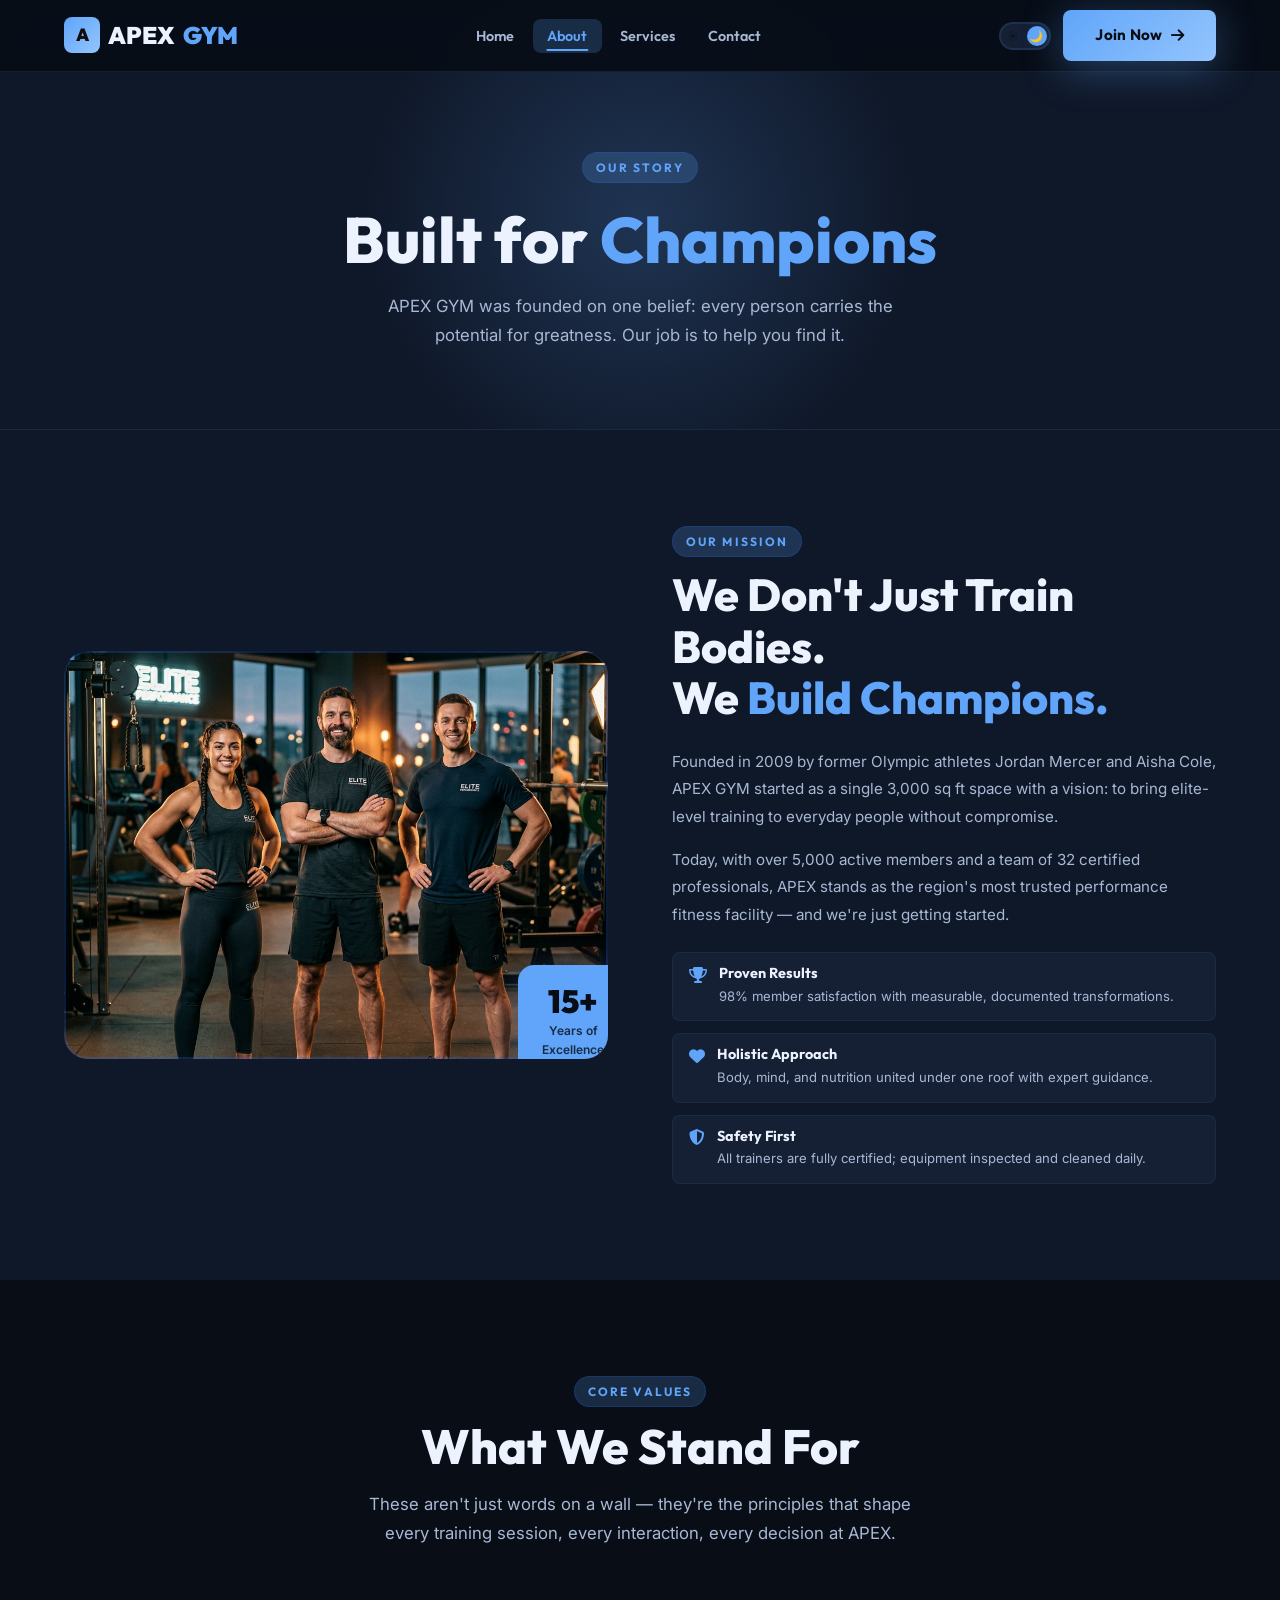
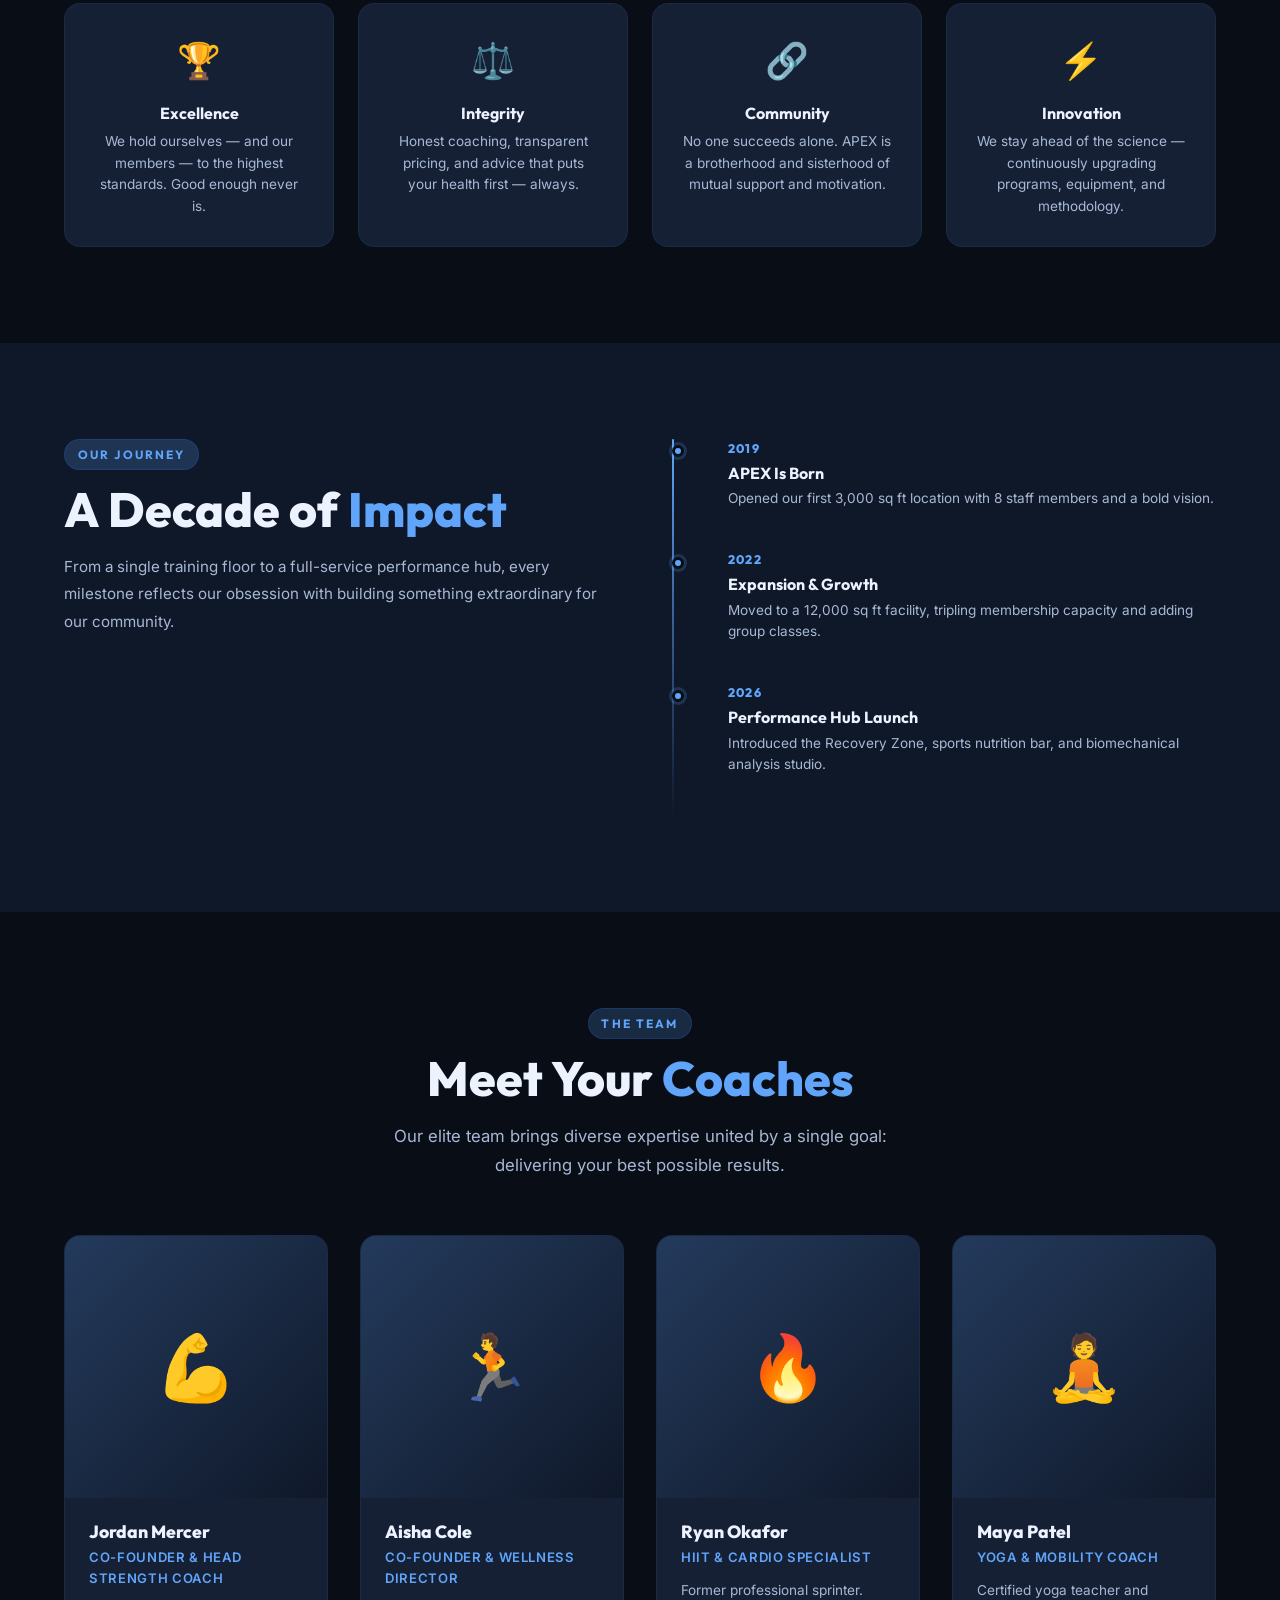
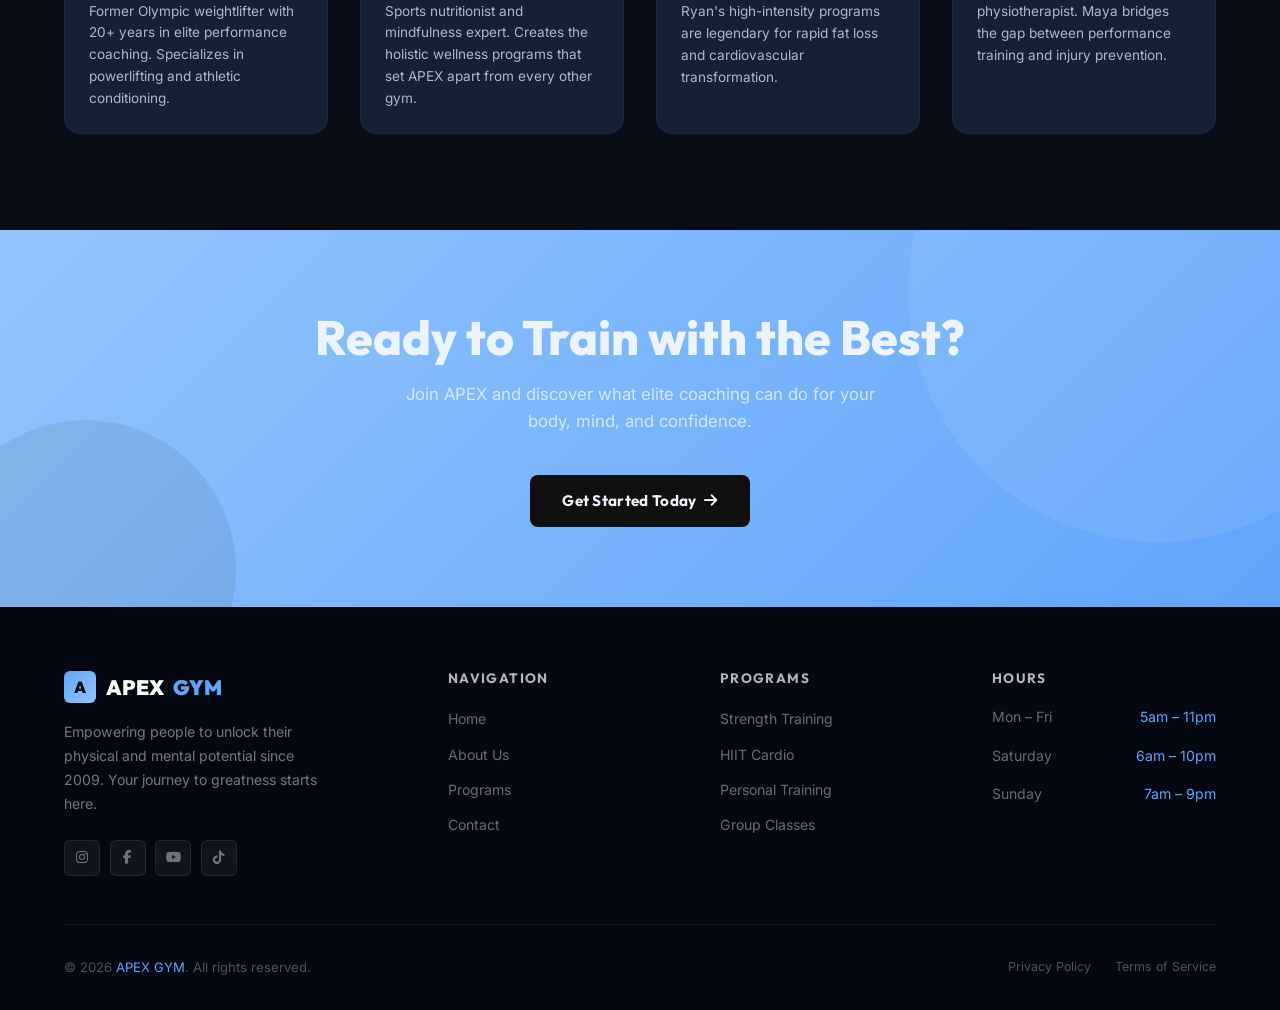
==== commit af0e1f03: "Update about.html" ====
--- a/about.html
+++ b/about.html
@@ -322,30 +322,30 @@
 
           <div class="timeline slide-right">
             <div class="timeline-item fade-in">
-              <div class="timeline-year">2009</div>
+              <div class="timeline-year">2019</div>
               <h3>APEX Is Born</h3>
               <p>Opened our first 3,000 sq ft location with 8 staff members and a bold vision.</p>
             </div>
             <div class="timeline-item fade-in">
-              <div class="timeline-year">2012</div>
+              <div class="timeline-year">2022</div>
               <h3>Expansion &amp; Growth</h3>
               <p>Moved to a 12,000 sq ft facility, tripling membership capacity and adding group classes.</p>
             </div>
             <div class="timeline-item fade-in">
-              <div class="timeline-year">2016</div>
+              <div class="timeline-year">2026</div>
               <h3>Performance Hub Launch</h3>
               <p>Introduced the Recovery Zone, sports nutrition bar, and biomechanical analysis studio.</p>
             </div>
-            <div class="timeline-item fade-in">
+            <!-- <div class="timeline-item fade-in">
               <div class="timeline-year">2020</div>
               <h3>Digital Integration</h3>
               <p>Launched APEX App with virtual coaching, workout tracking, and live-streamed classes.</p>
             </div>
             <div class="timeline-item fade-in">
-              <div class="timeline-year">2024</div>
-              <h3>5,000 Members Strong</h3>
+              <div class="timeline-year">2026</div>
+              <h3>500 Members Strong</h3>
               <p>Reached a landmark milestone with a fully renovated 20,000 sq ft state-of-the-art facility.</p>
-            </div>
+            </div> -->
           </div>
         </div>
       </div>
@@ -468,7 +468,7 @@
       </div>
       <hr class="footer-divider" />
       <div class="footer-bottom">
-        <p class="footer-copy">&copy; 2024 <span>APEX GYM</span>. All rights reserved.</p>
+        <p class="footer-copy">&copy; 2026 <span>APEX GYM</span>. All rights reserved.</p>
         <div style="display:flex;gap:1.5rem;">
           <a href="#" style="font-size:0.78rem;color:rgba(255,255,255,0.3);">Privacy Policy</a>
           <a href="#" style="font-size:0.78rem;color:rgba(255,255,255,0.3);">Terms of Service</a>
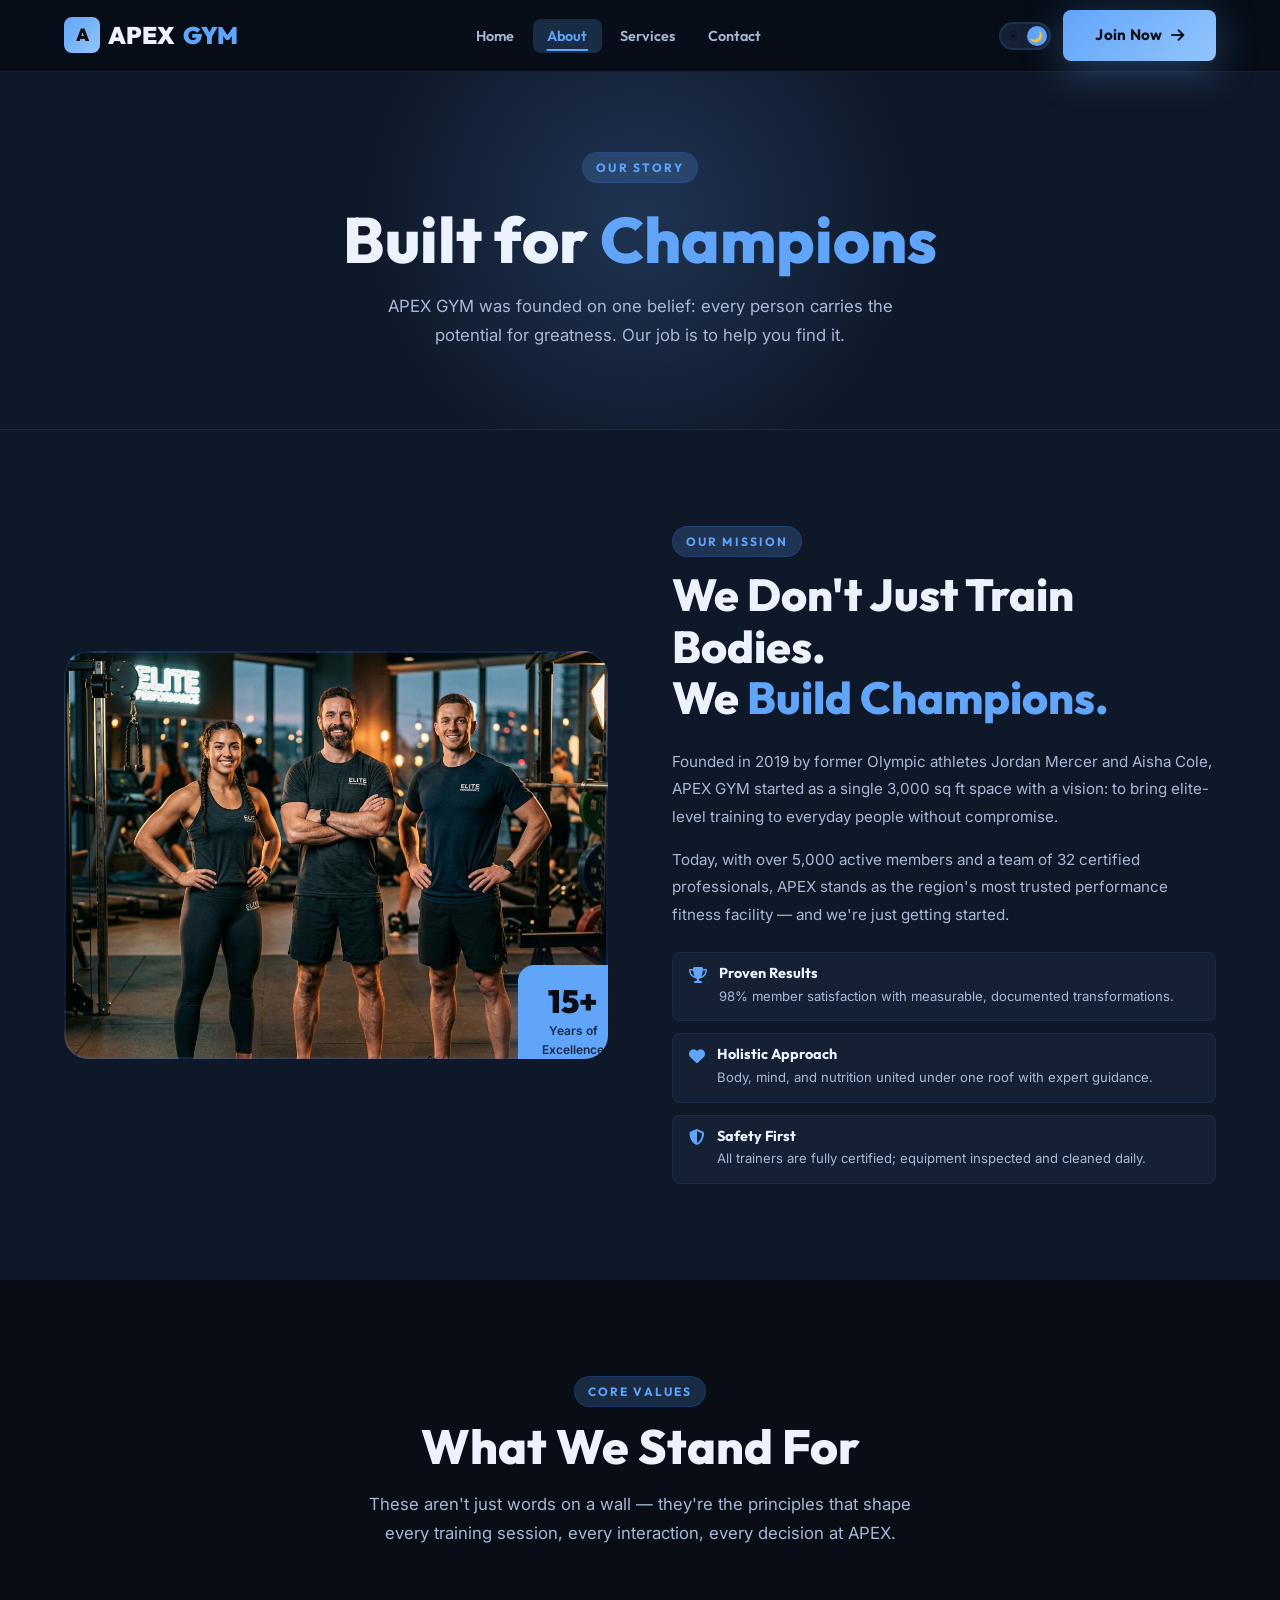
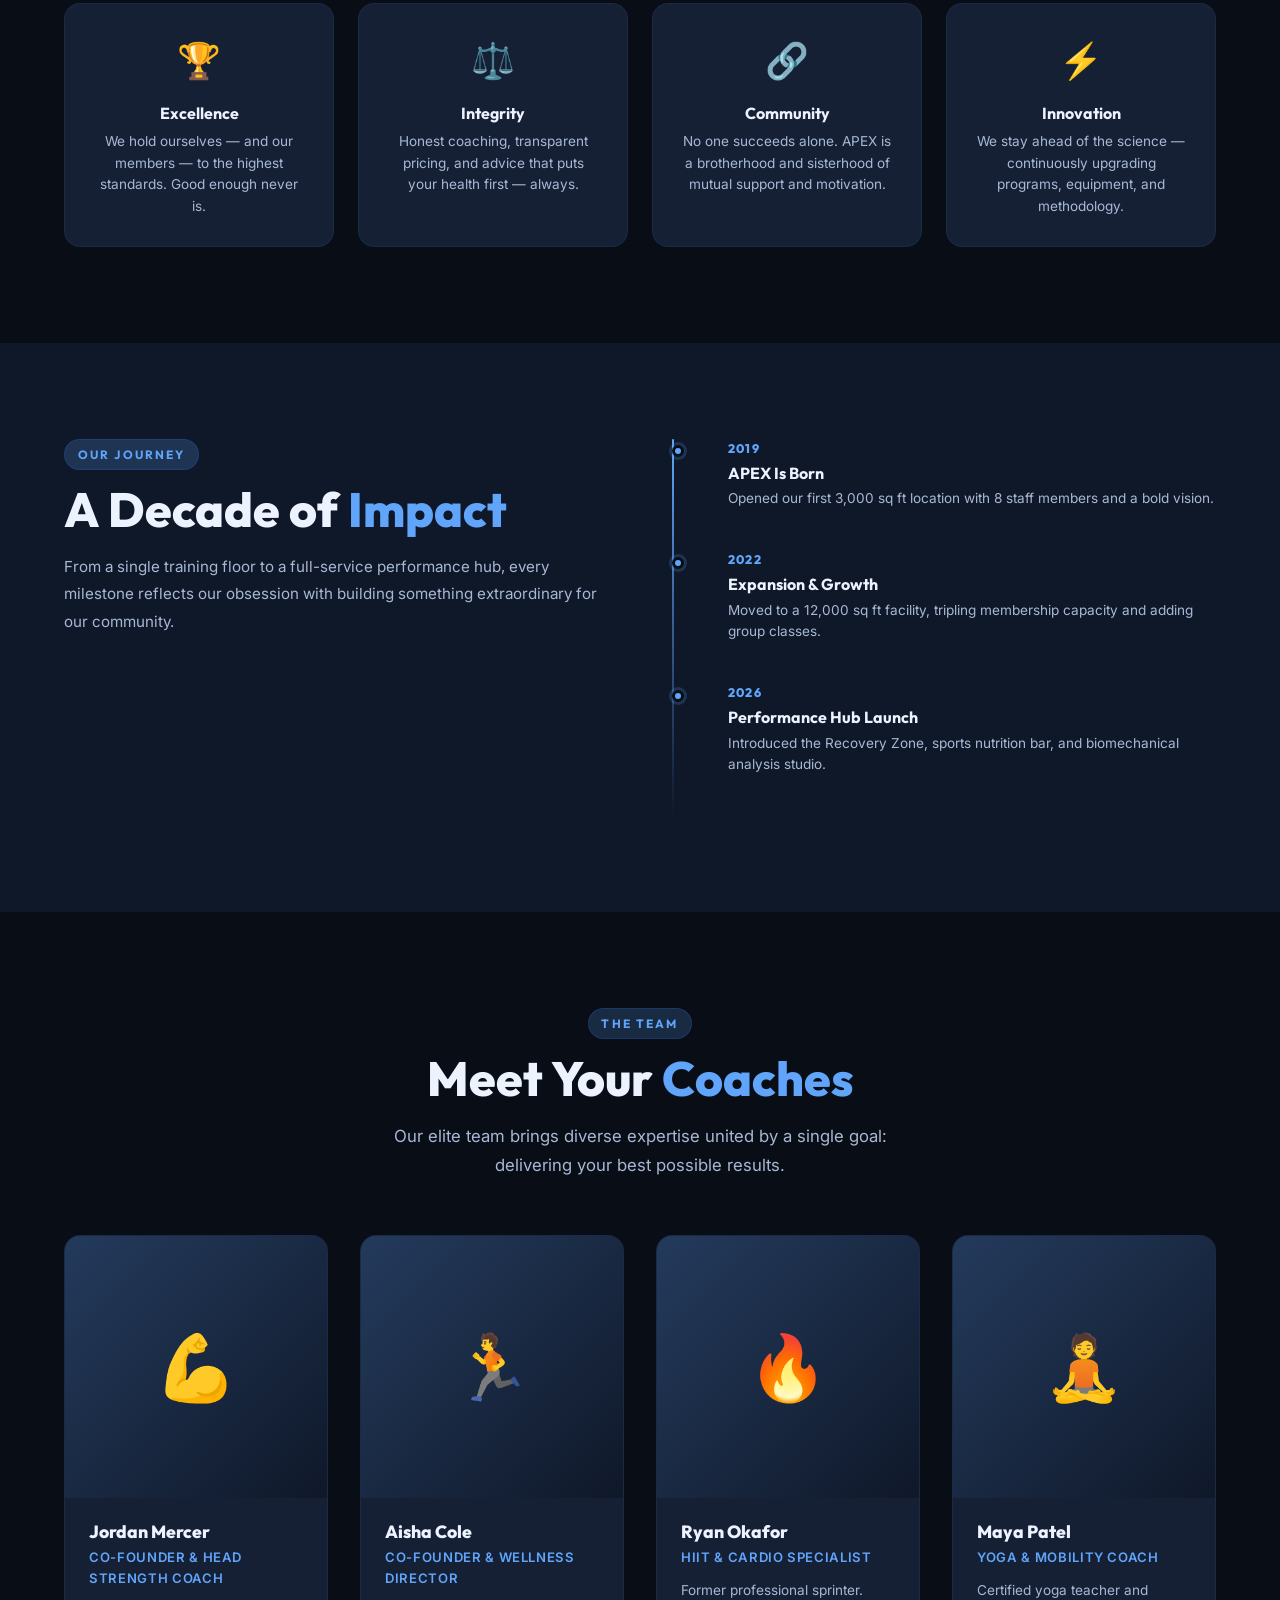
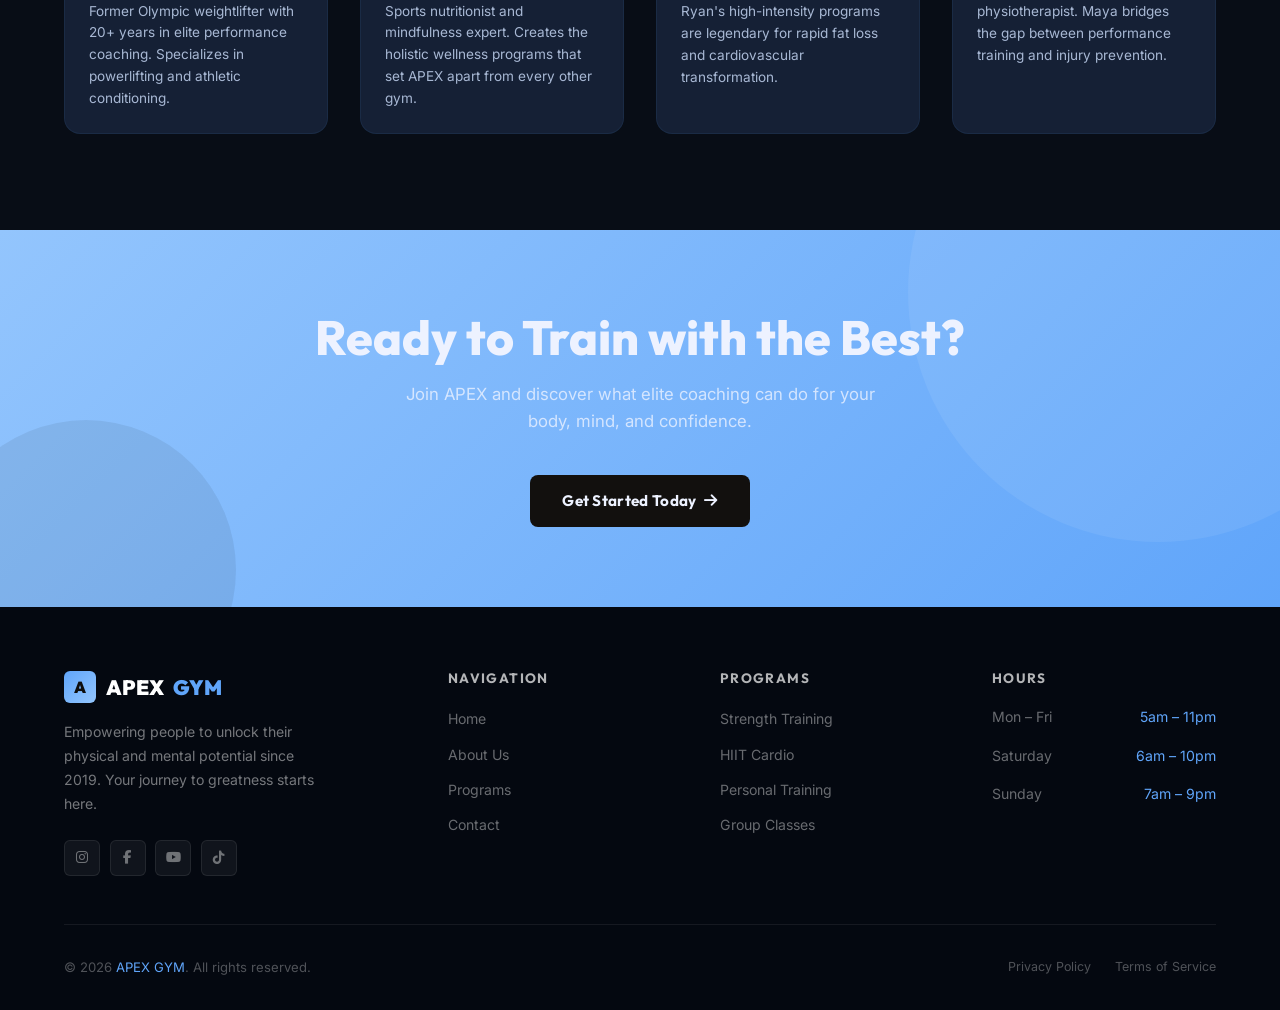
==== commit a85add87: "Update about.html" ====
--- a/about.html
+++ b/about.html
@@ -222,7 +222,7 @@
             <span class="section-label">Our Mission</span>
             <h2 id="mission-heading">We Don't Just Train Bodies.<br/>We <span class="text-accent">Build Champions.</span></h2>
             <p>
-              Founded in 2009 by former Olympic athletes Jordan Mercer and Aisha
+              Founded in 2019 by former Olympic athletes Jordan Mercer and Aisha
               Cole, APEX GYM started as a single 3,000 sq ft space with a vision:
               to bring elite-level training to everyday people without compromise.
             </p>
@@ -431,7 +431,7 @@
             <div class="footer-logo-icon" aria-hidden="true">A</div>
             APEX<span>GYM</span>
           </div>
-          <p>Empowering people to unlock their physical and mental potential since 2009. Your journey to greatness starts here.</p>
+          <p>Empowering people to unlock their physical and mental potential since 2019. Your journey to greatness starts here.</p>
           <div class="footer-social" aria-label="Social media links">
             <a href="#" aria-label="Instagram" id="footer-instagram"><i class="fab fa-instagram"></i></a>
             <a href="#" aria-label="Facebook" id="footer-facebook"><i class="fab fa-facebook-f"></i></a>
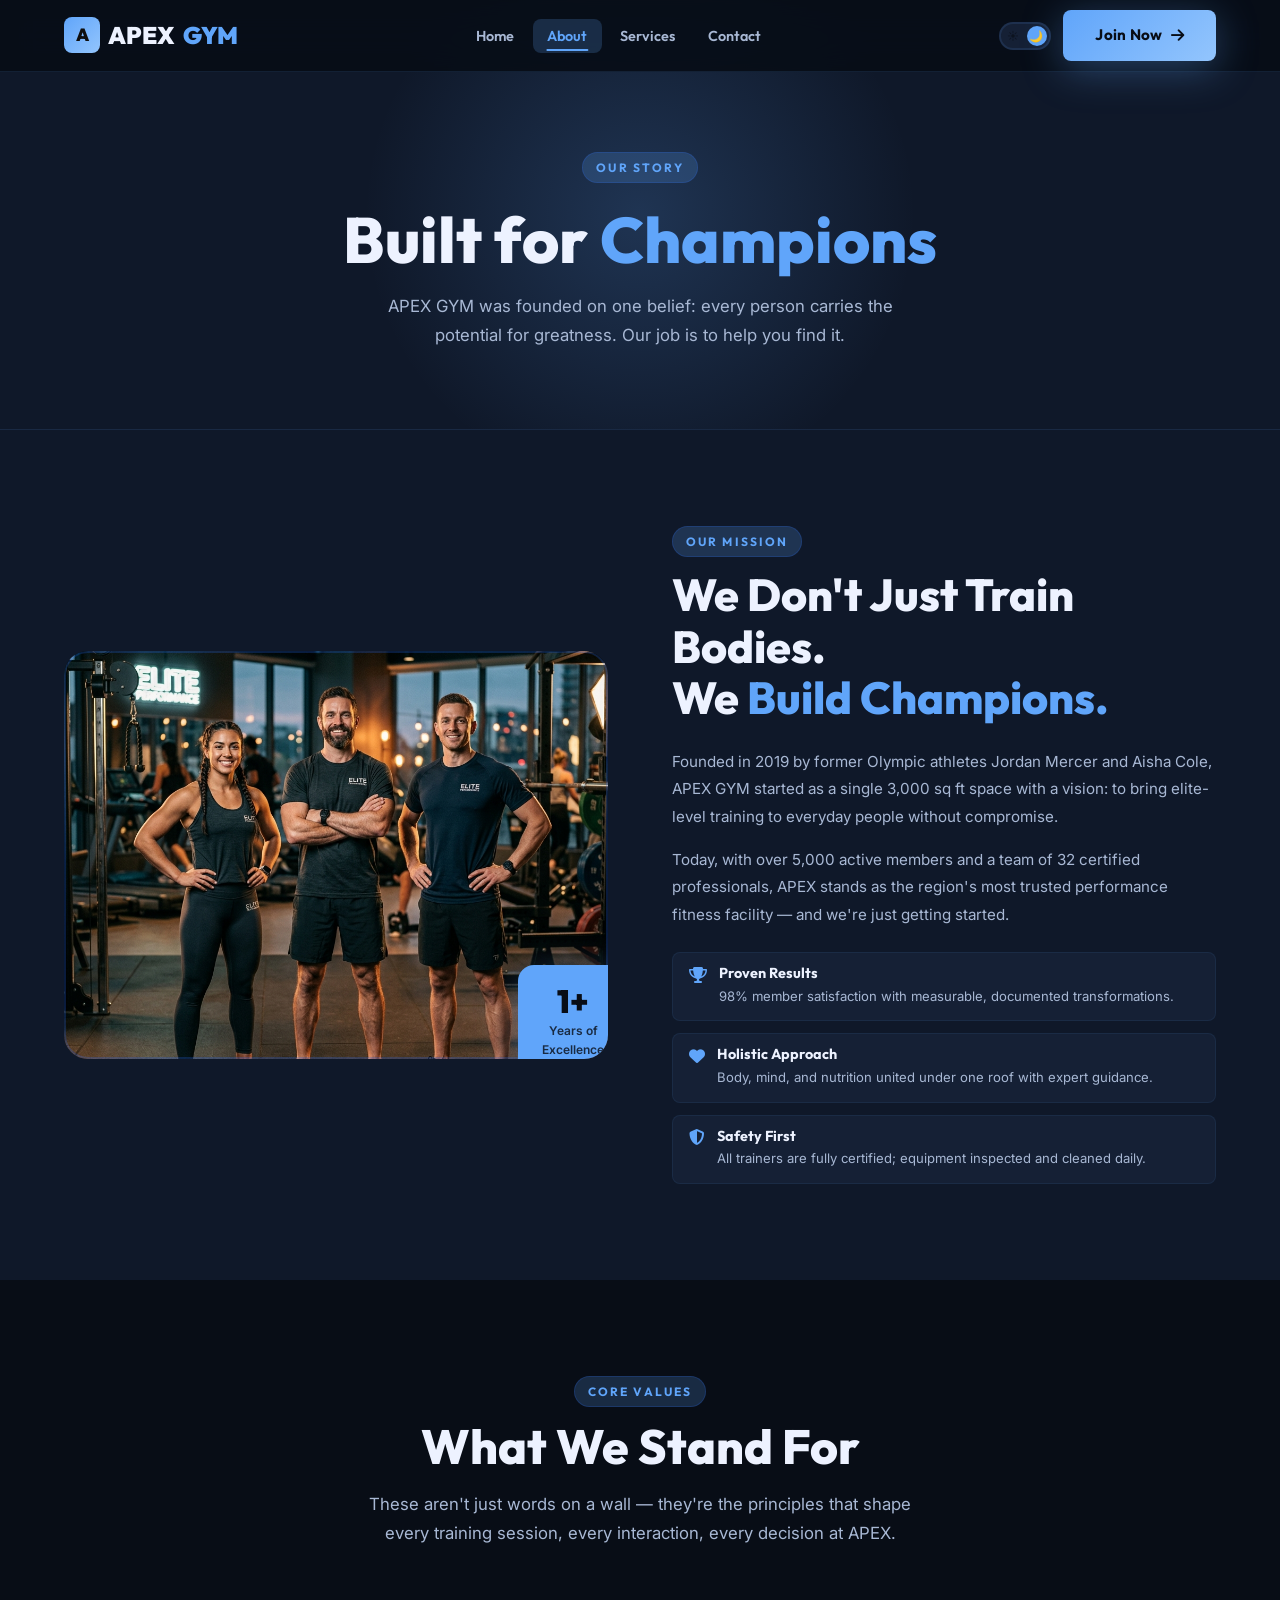
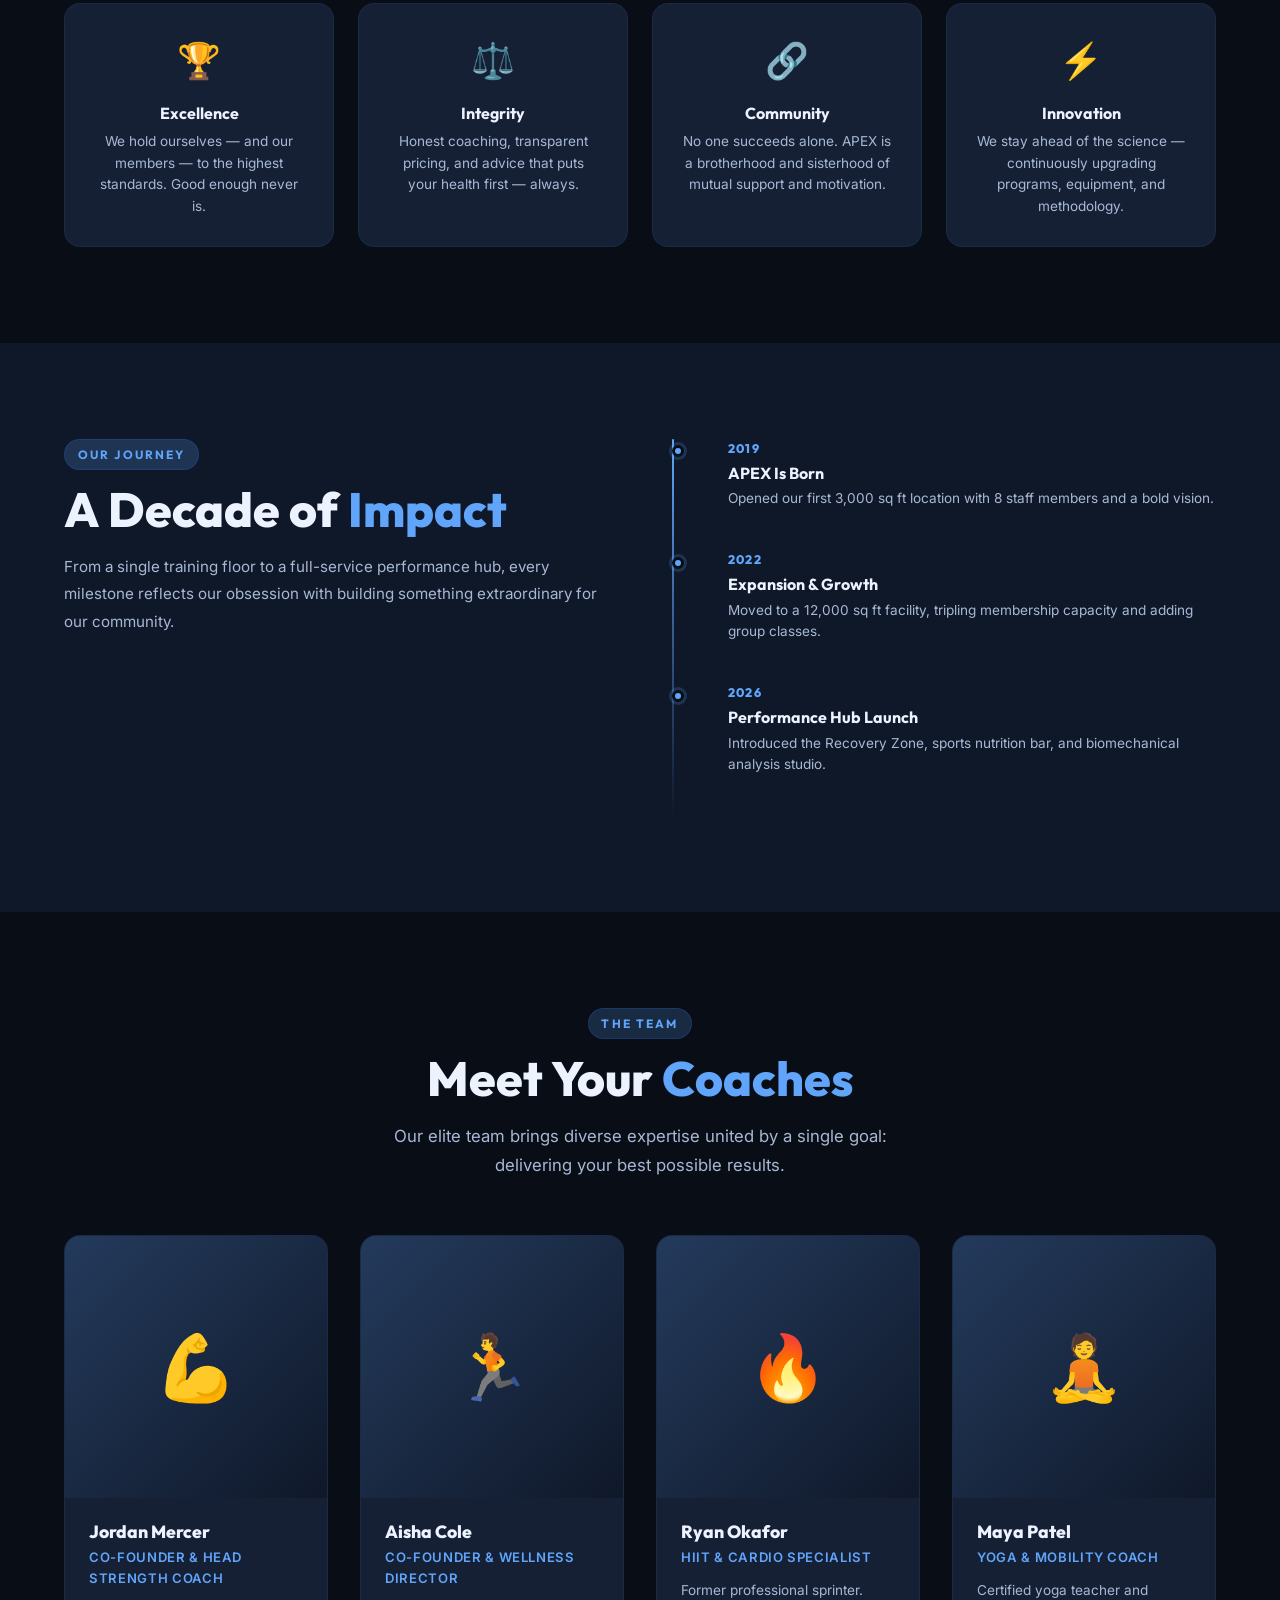
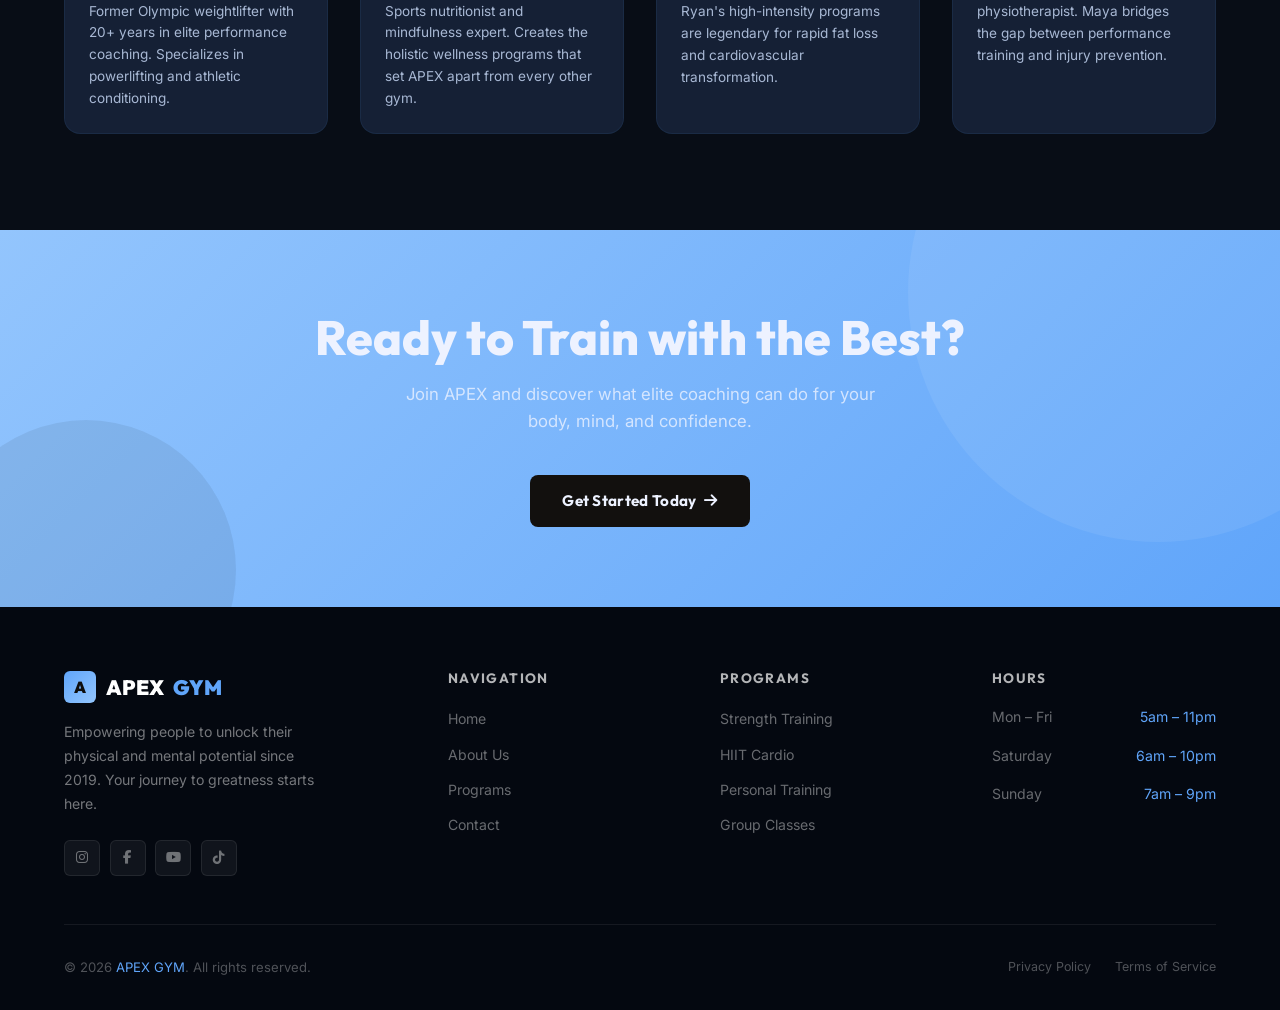
==== commit bc82c67c: "Update about.html" ====
--- a/about.html
+++ b/about.html
@@ -211,8 +211,8 @@
           <!-- Image Side -->
           <div class="about-hero-img slide-left">
             <img src="images/about_team.png" alt="APEX GYM coaching team" loading="lazy" />
-            <div class="about-badge-floating" aria-label="15 Years of Excellence">
-              <div class="about-badge-number">15+</div>
+            <div class="about-badge-floating" aria-label="1 Years of Excellence">
+              <div class="about-badge-number">1+</div>
               <div class="about-badge-text">Years of<br/>Excellence</div>
             </div>
           </div>
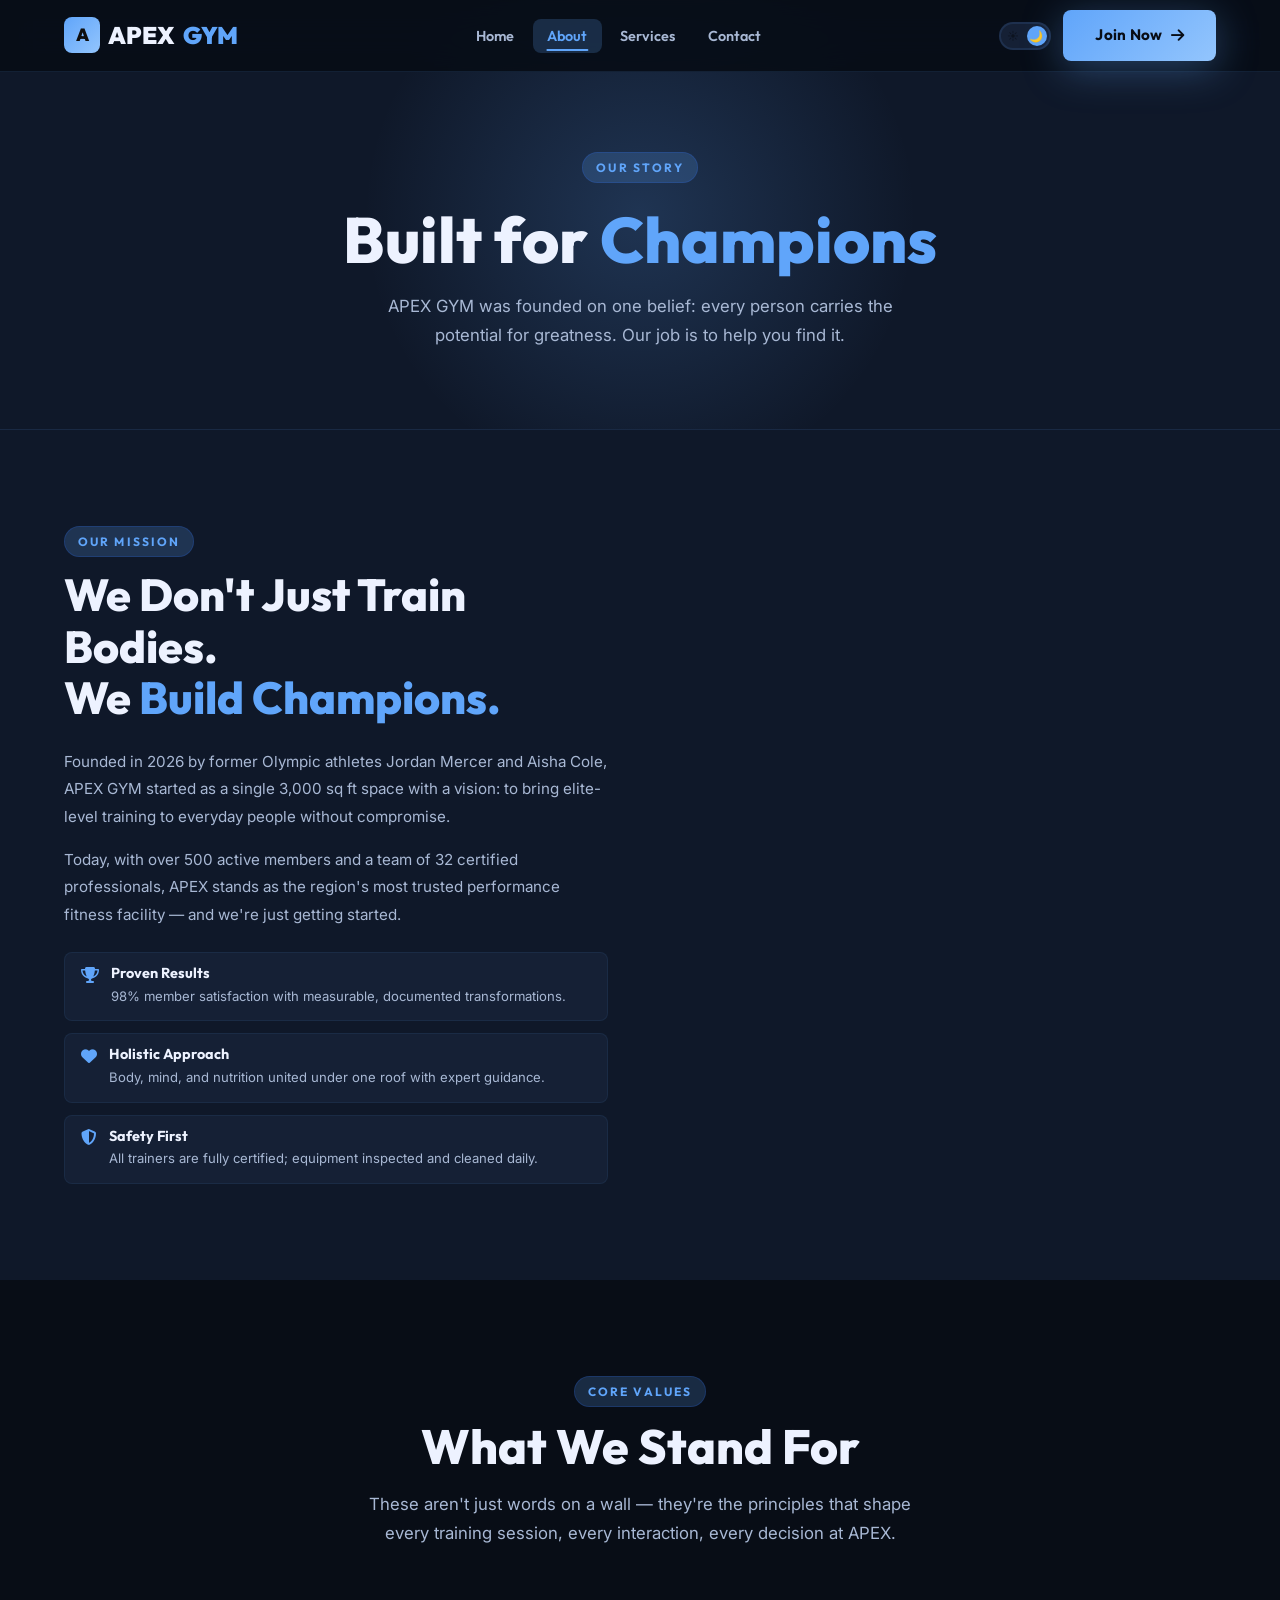
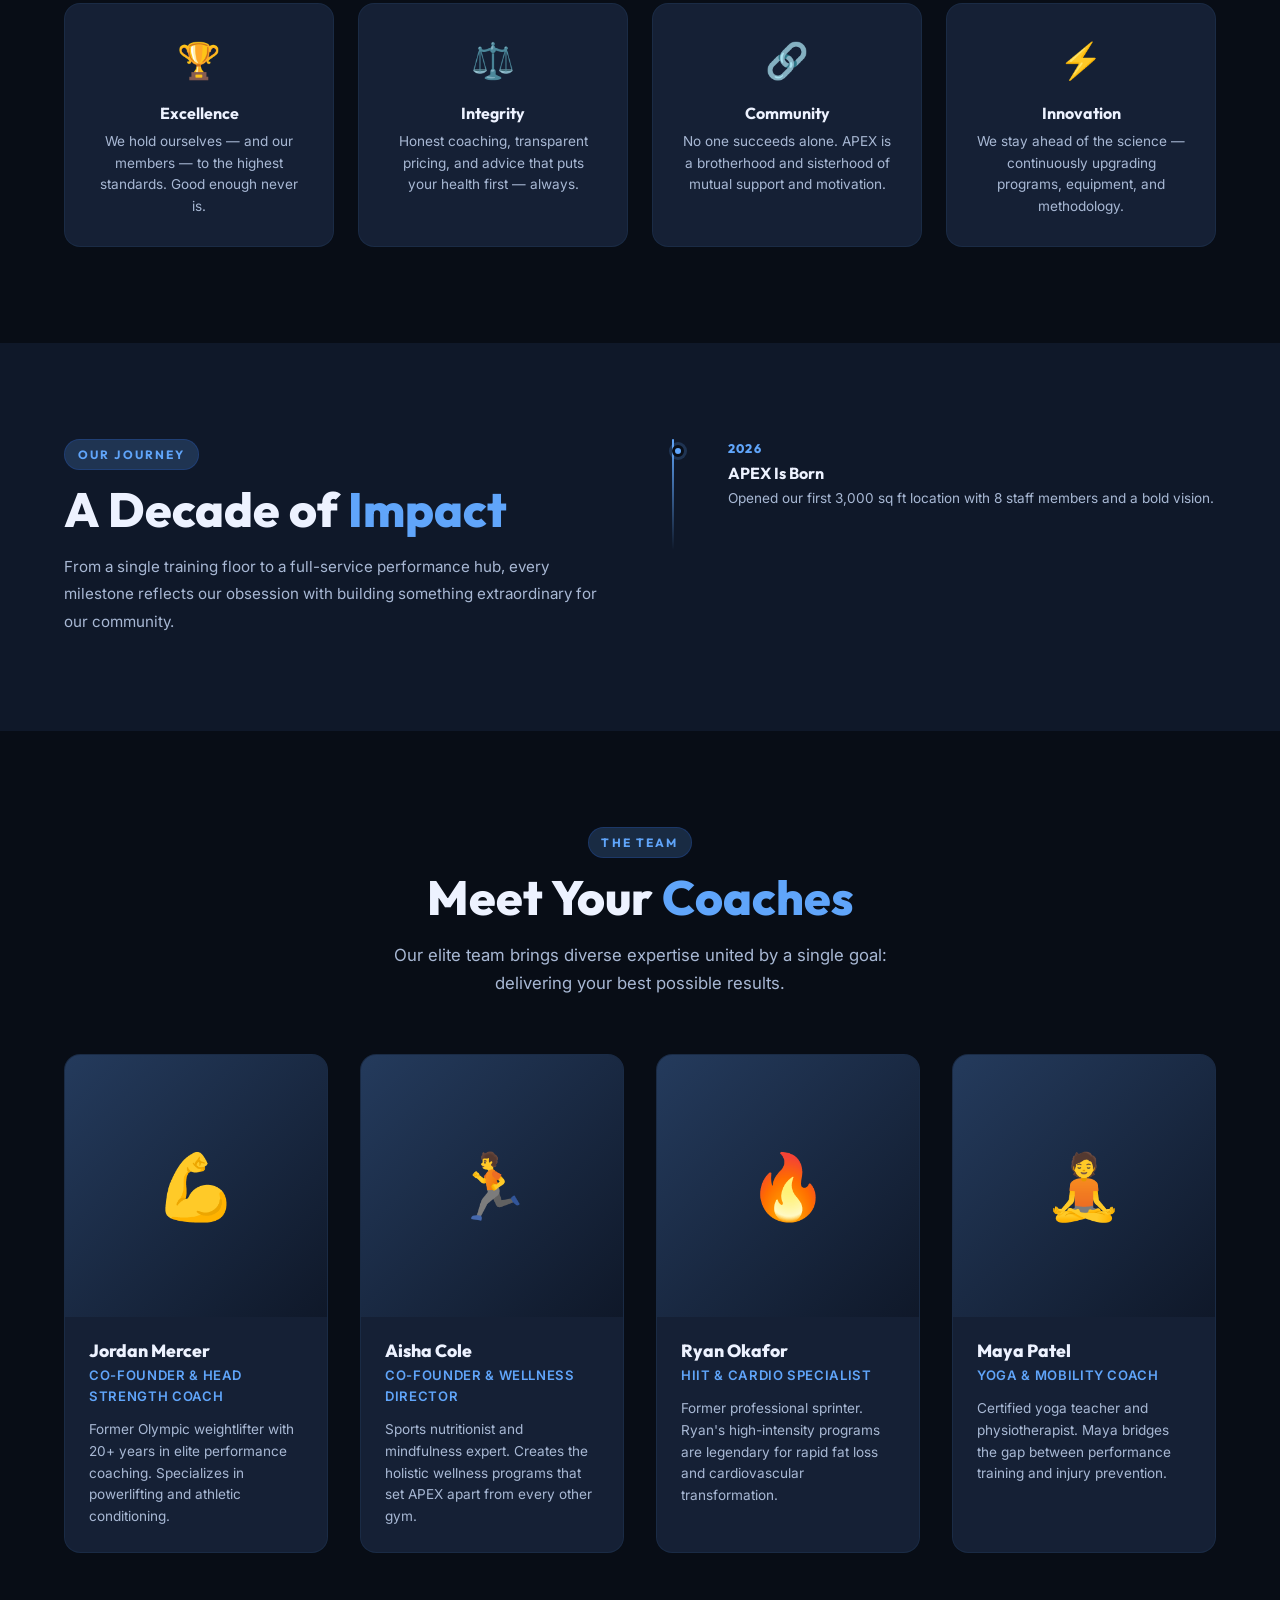
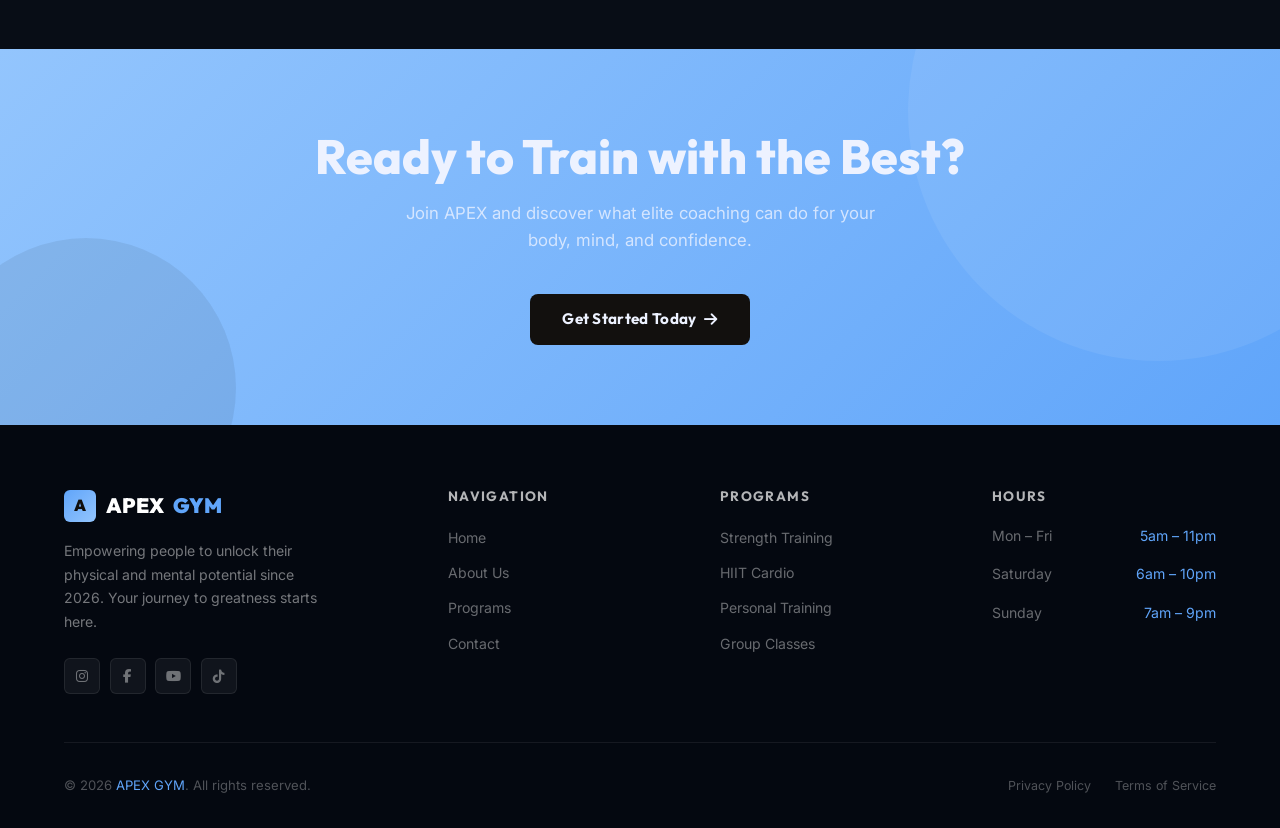
==== commit 18c0791b: "Update about.html" ====
--- a/about.html
+++ b/about.html
@@ -209,25 +209,25 @@
       <div class="container">
         <div class="mission-grid">
           <!-- Image Side -->
-          <div class="about-hero-img slide-left">
+          <!-- <div class="about-hero-img slide-left">
             <img src="images/about_team.png" alt="APEX GYM coaching team" loading="lazy" />
             <div class="about-badge-floating" aria-label="1 Years of Excellence">
               <div class="about-badge-number">1+</div>
               <div class="about-badge-text">Years of<br/>Excellence</div>
             </div>
-          </div>
+          </div> -->
 
           <!-- Text Side -->
           <div class="mission-text slide-right">
             <span class="section-label">Our Mission</span>
             <h2 id="mission-heading">We Don't Just Train Bodies.<br/>We <span class="text-accent">Build Champions.</span></h2>
             <p>
-              Founded in 2019 by former Olympic athletes Jordan Mercer and Aisha
+              Founded in 2026 by former Olympic athletes Jordan Mercer and Aisha
               Cole, APEX GYM started as a single 3,000 sq ft space with a vision:
               to bring elite-level training to everyday people without compromise.
             </p>
             <p>
-              Today, with over 5,000 active members and a team of 32 certified
+              Today, with over 500 active members and a team of 32 certified
               professionals, APEX stands as the region's most trusted performance
               fitness facility — and we're just getting started.
             </p>
@@ -322,11 +322,11 @@
 
           <div class="timeline slide-right">
             <div class="timeline-item fade-in">
-              <div class="timeline-year">2019</div>
+              <div class="timeline-year">2026</div>
               <h3>APEX Is Born</h3>
               <p>Opened our first 3,000 sq ft location with 8 staff members and a bold vision.</p>
             </div>
-            <div class="timeline-item fade-in">
+            <!-- <div class="timeline-item fade-in">
               <div class="timeline-year">2022</div>
               <h3>Expansion &amp; Growth</h3>
               <p>Moved to a 12,000 sq ft facility, tripling membership capacity and adding group classes.</p>
@@ -335,7 +335,7 @@
               <div class="timeline-year">2026</div>
               <h3>Performance Hub Launch</h3>
               <p>Introduced the Recovery Zone, sports nutrition bar, and biomechanical analysis studio.</p>
-            </div>
+            </div> -->
             <!-- <div class="timeline-item fade-in">
               <div class="timeline-year">2020</div>
               <h3>Digital Integration</h3>
@@ -431,7 +431,7 @@
             <div class="footer-logo-icon" aria-hidden="true">A</div>
             APEX<span>GYM</span>
           </div>
-          <p>Empowering people to unlock their physical and mental potential since 2019. Your journey to greatness starts here.</p>
+          <p>Empowering people to unlock their physical and mental potential since 2026. Your journey to greatness starts here.</p>
           <div class="footer-social" aria-label="Social media links">
             <a href="#" aria-label="Instagram" id="footer-instagram"><i class="fab fa-instagram"></i></a>
             <a href="#" aria-label="Facebook" id="footer-facebook"><i class="fab fa-facebook-f"></i></a>
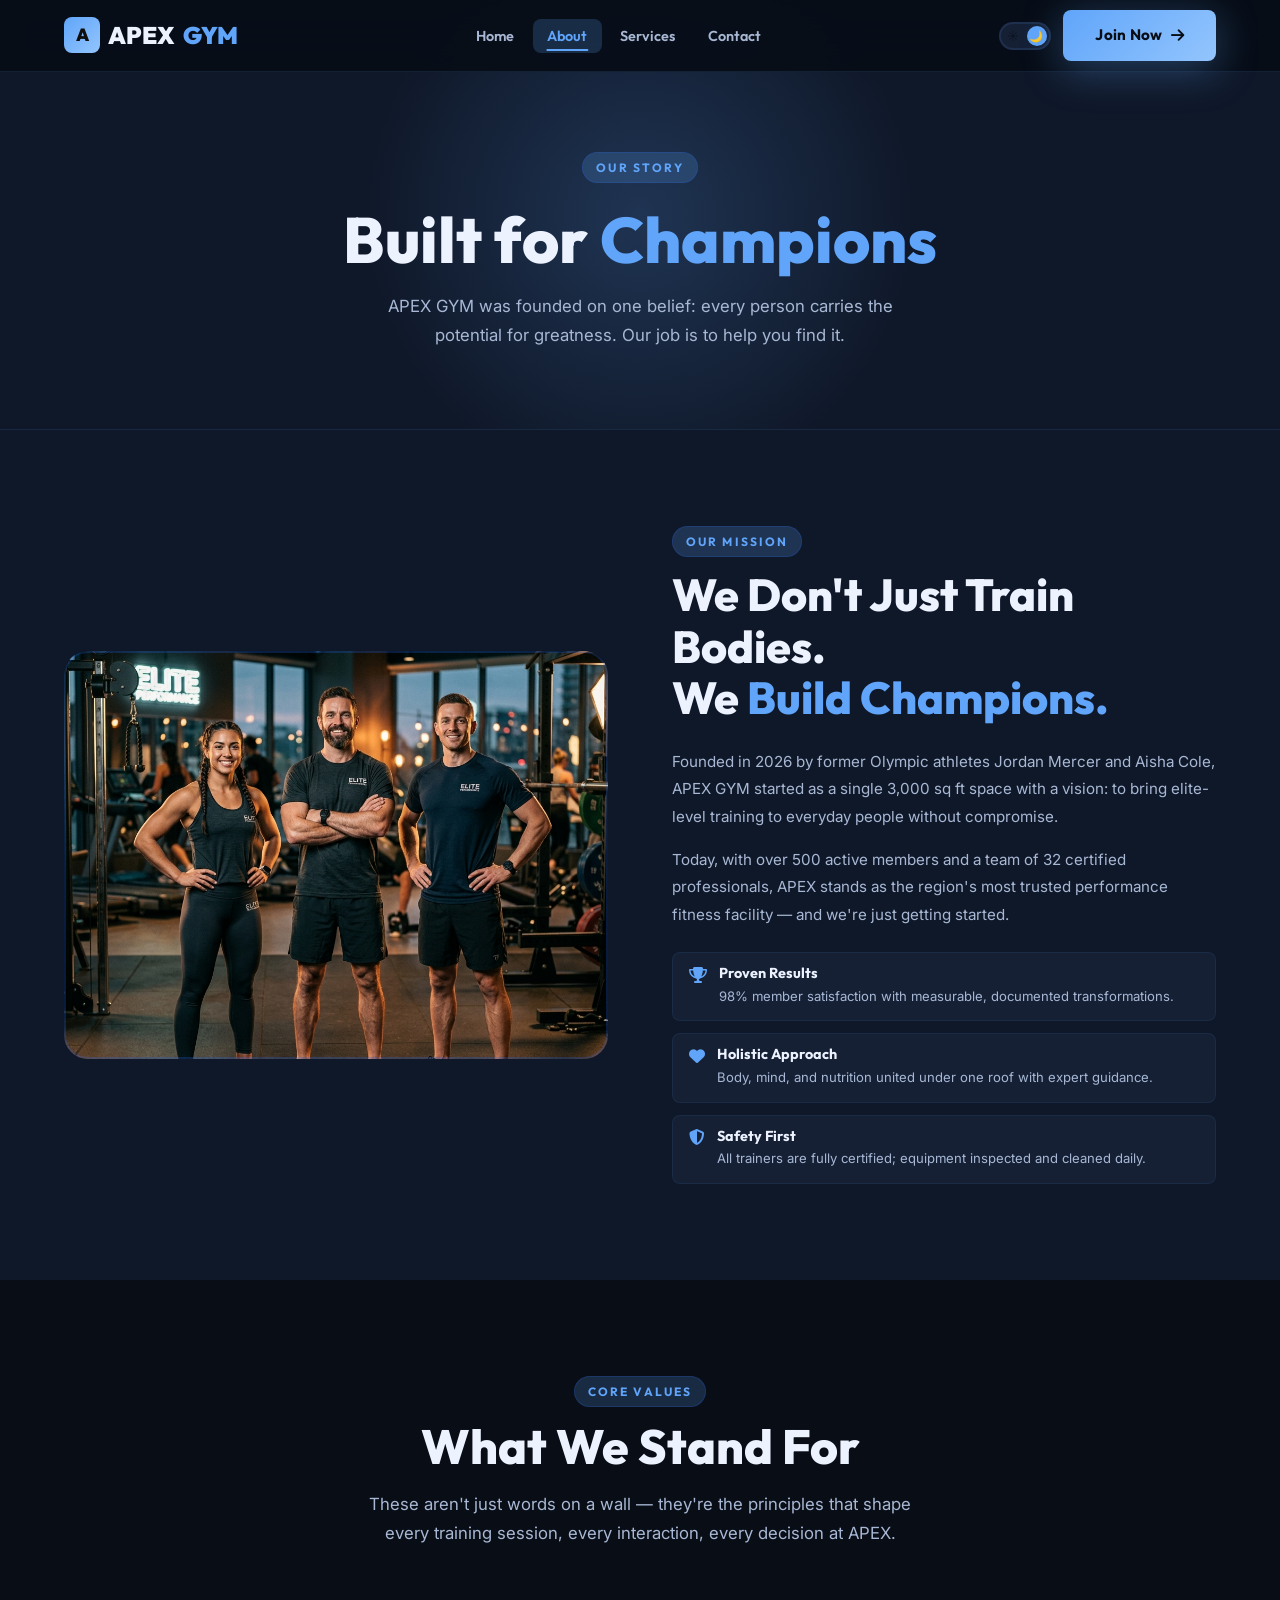
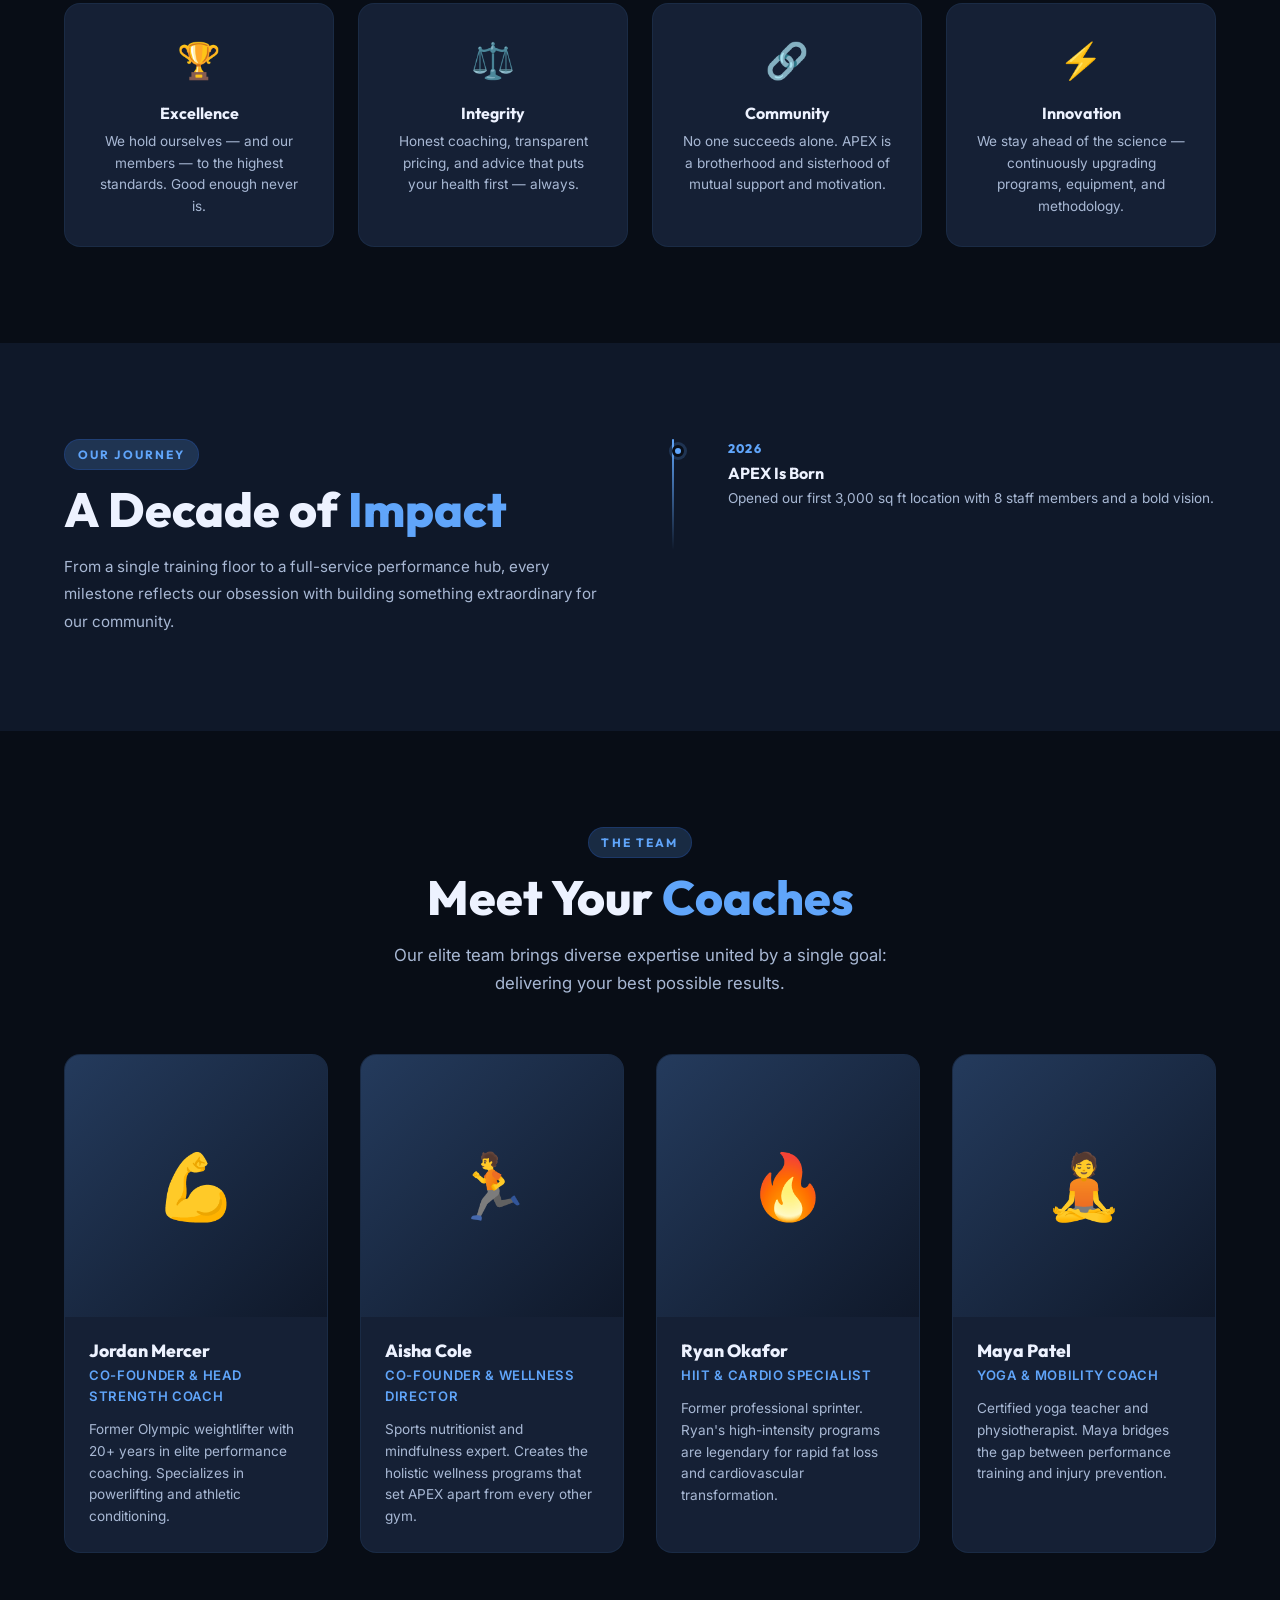
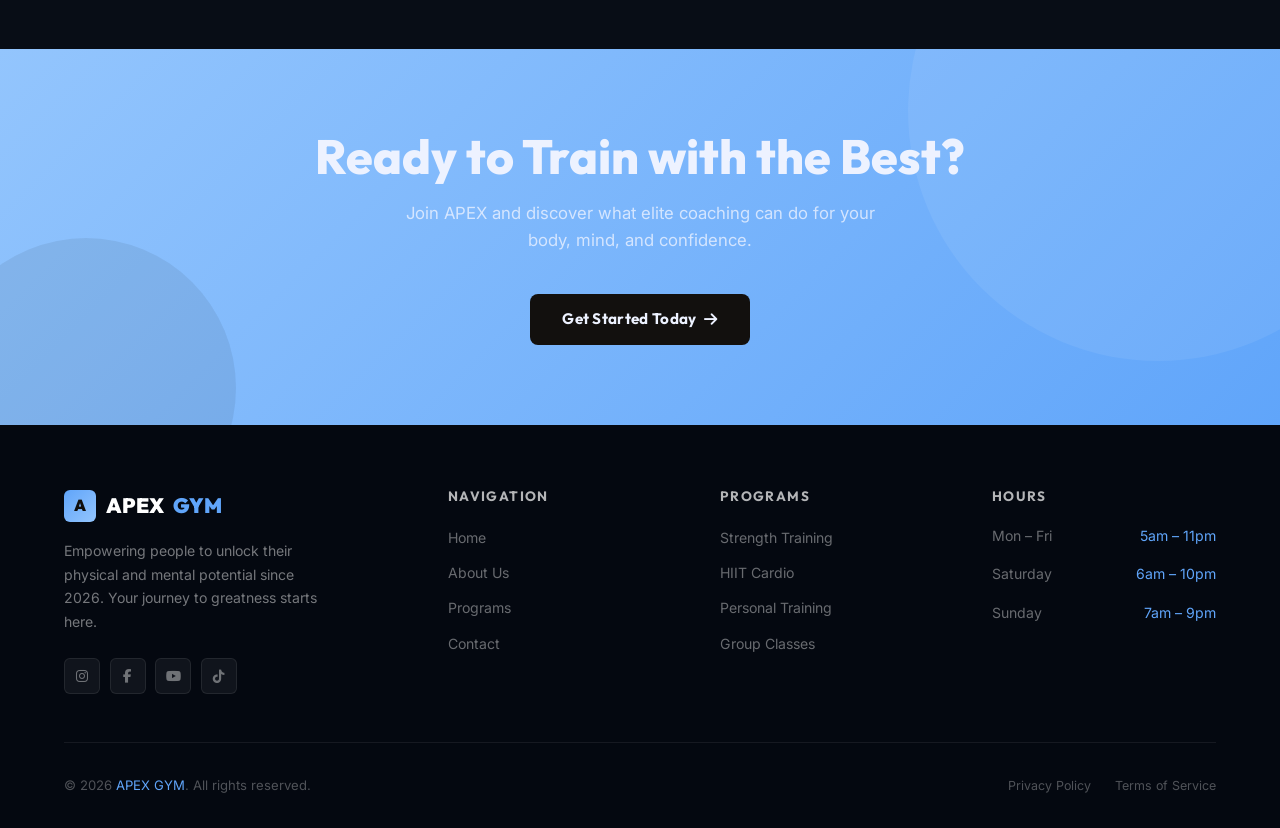
==== commit 6dda30cd: "Update about.html" ====
--- a/about.html
+++ b/about.html
@@ -209,13 +209,13 @@
       <div class="container">
         <div class="mission-grid">
           <!-- Image Side -->
-          <!-- <div class="about-hero-img slide-left">
+          <div class="about-hero-img slide-left">
             <img src="images/about_team.png" alt="APEX GYM coaching team" loading="lazy" />
-            <div class="about-badge-floating" aria-label="1 Years of Excellence">
+            <!-- <div class="about-badge-floating" aria-label="1 Years of Excellence">
               <div class="about-badge-number">1+</div>
               <div class="about-badge-text">Years of<br/>Excellence</div>
-            </div>
-          </div> -->
+            </div> -->
+          </div>
 
           <!-- Text Side -->
           <div class="mission-text slide-right">
